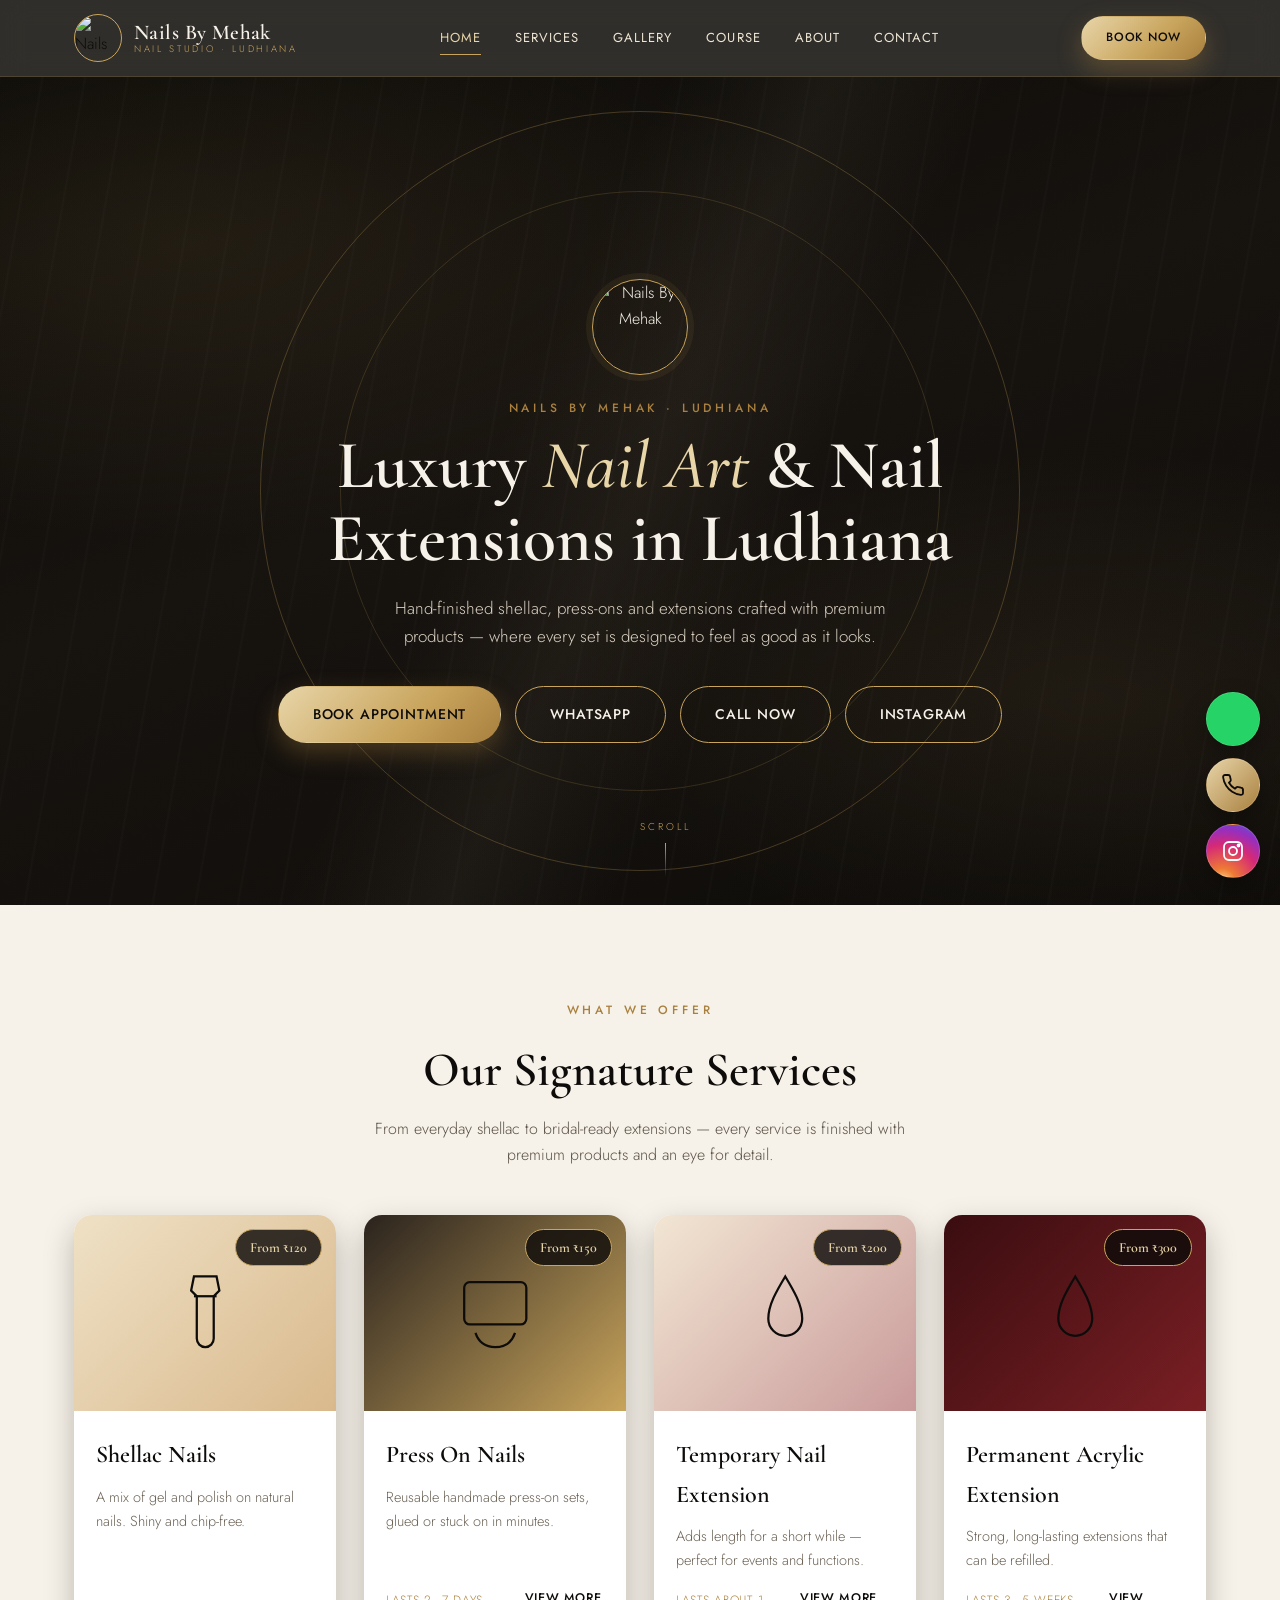
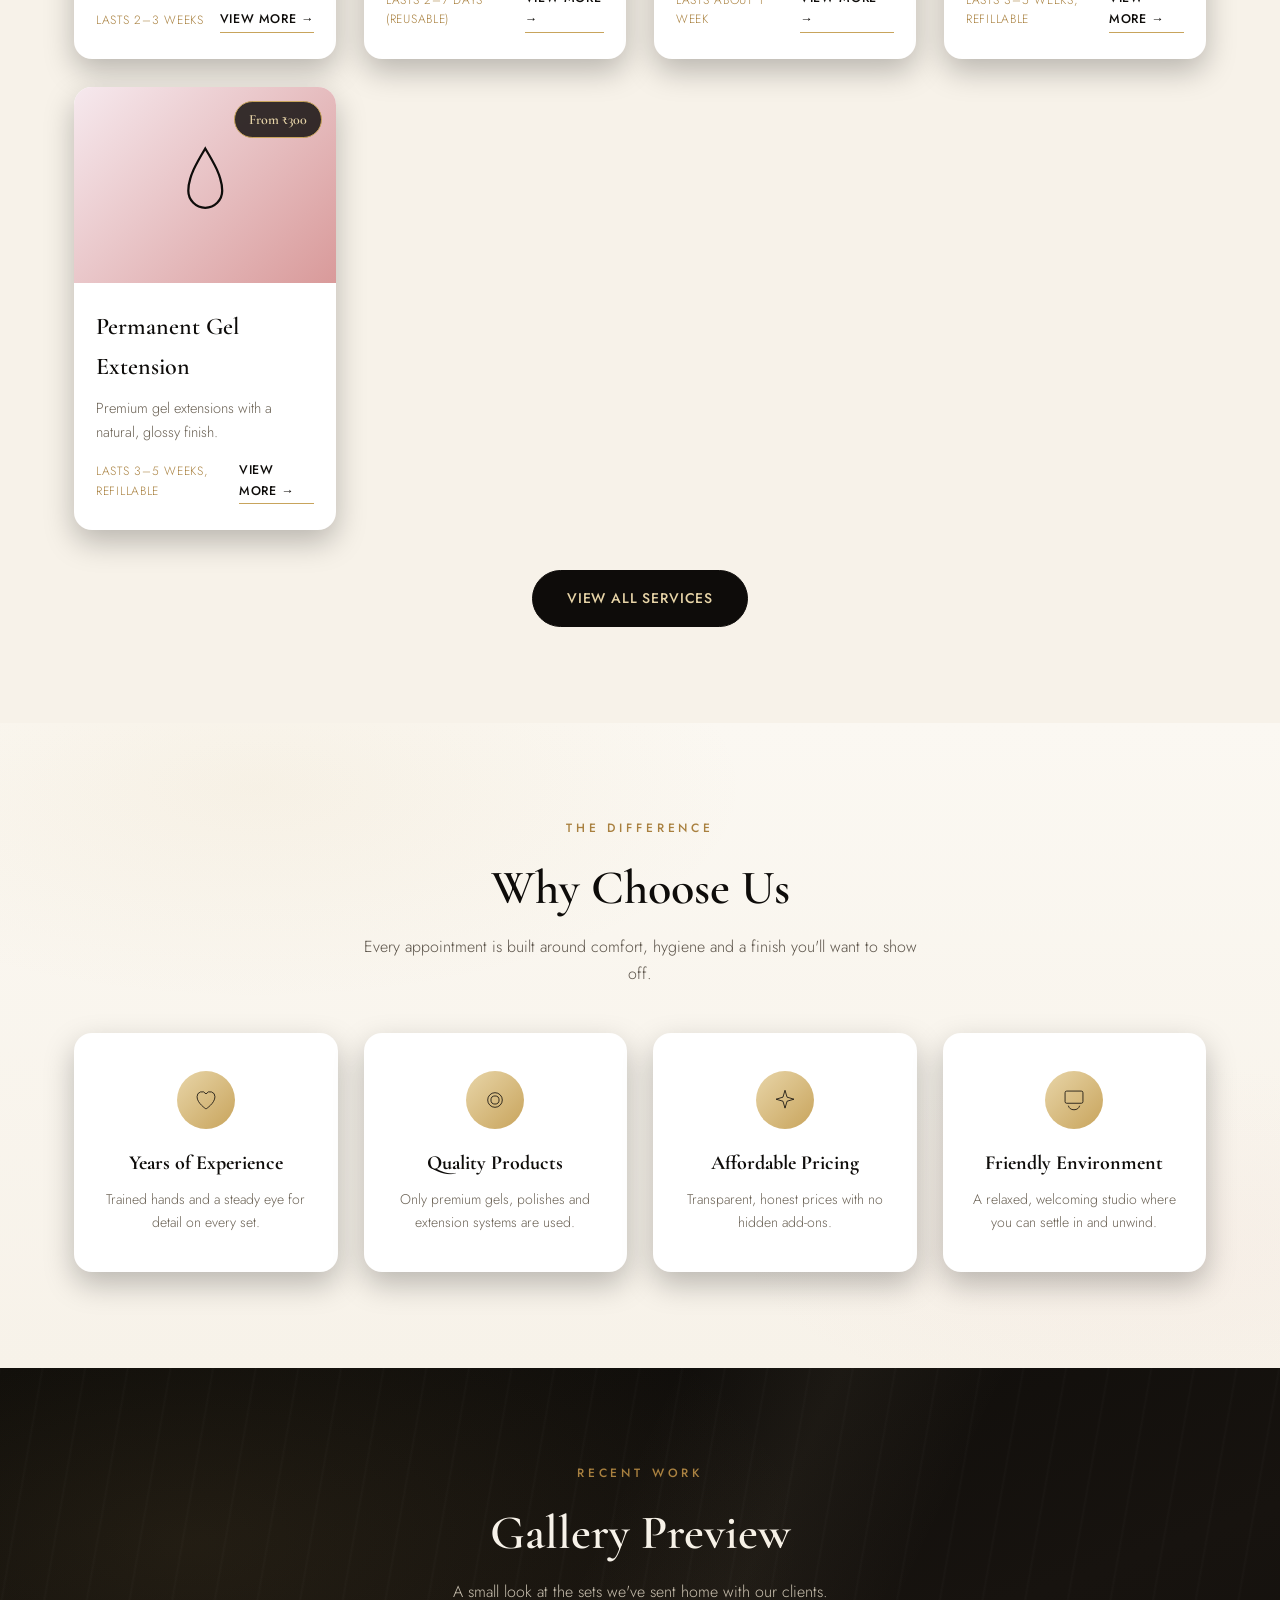
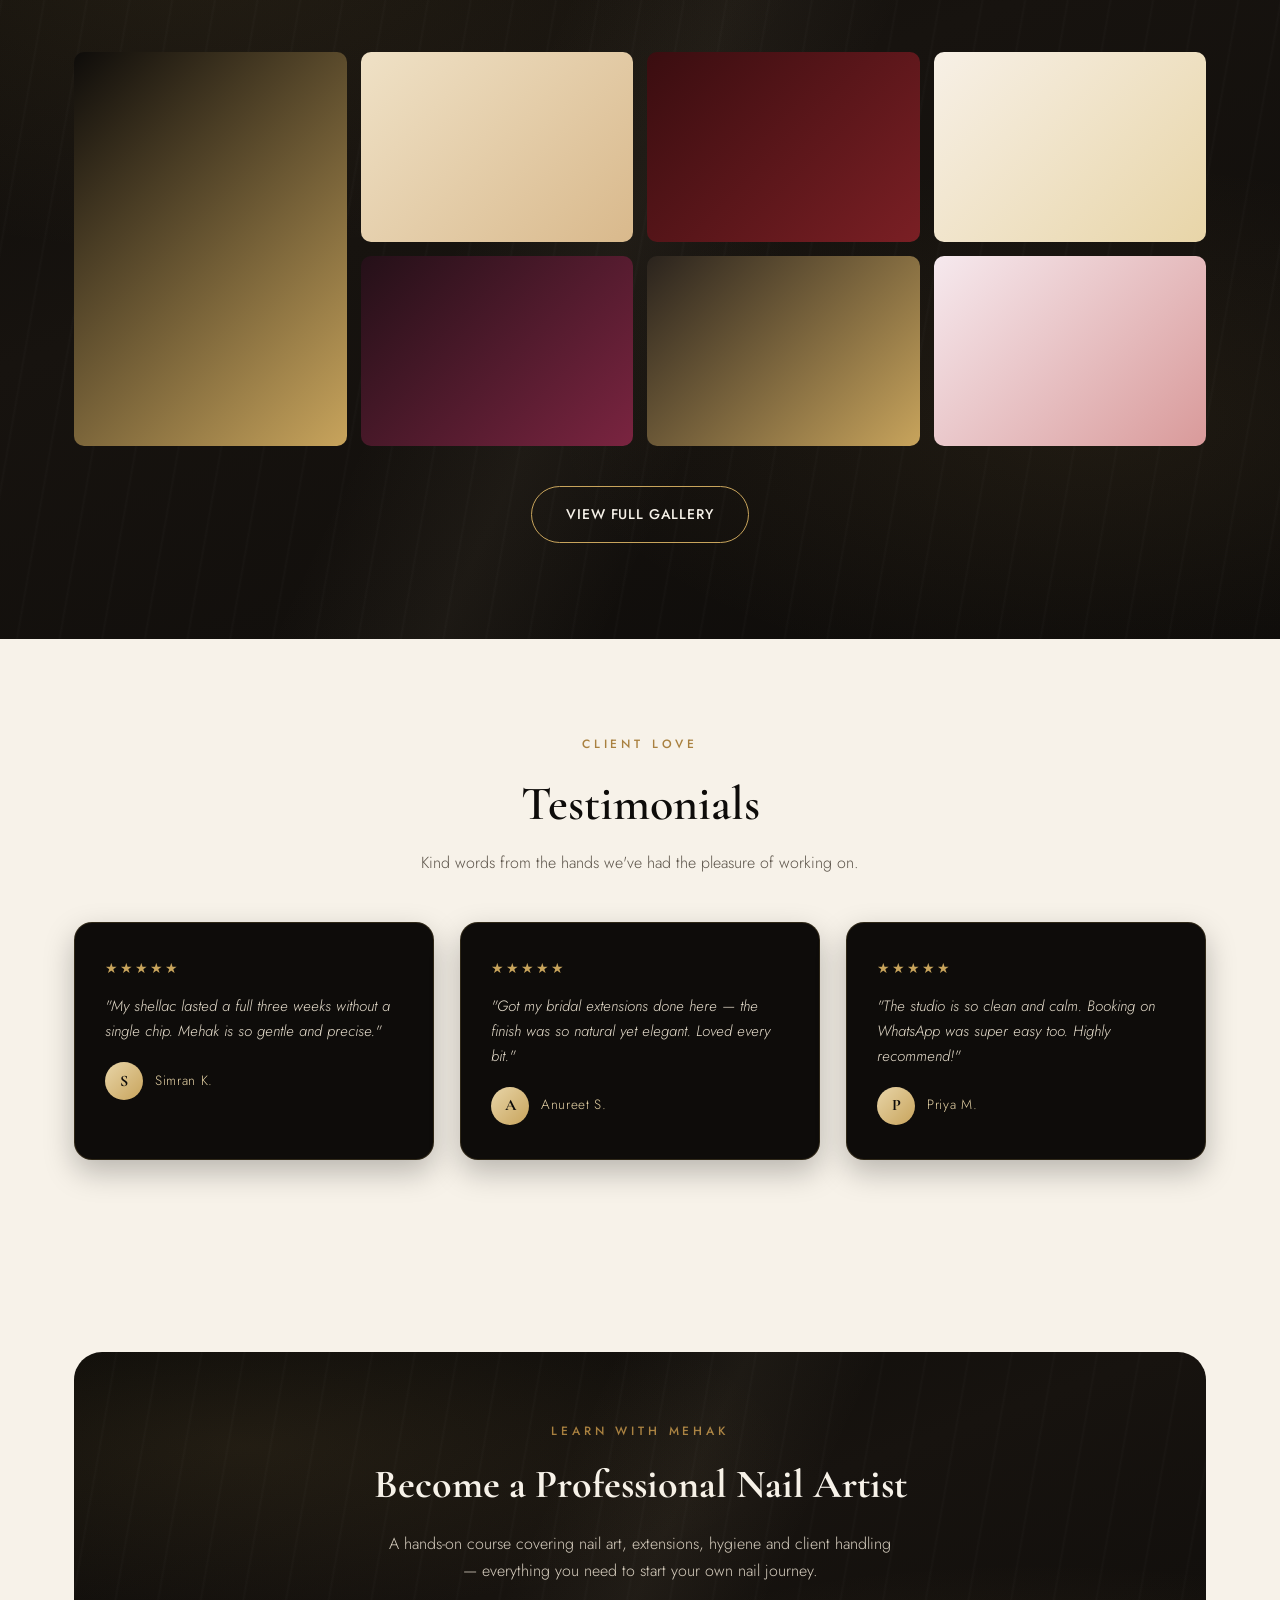
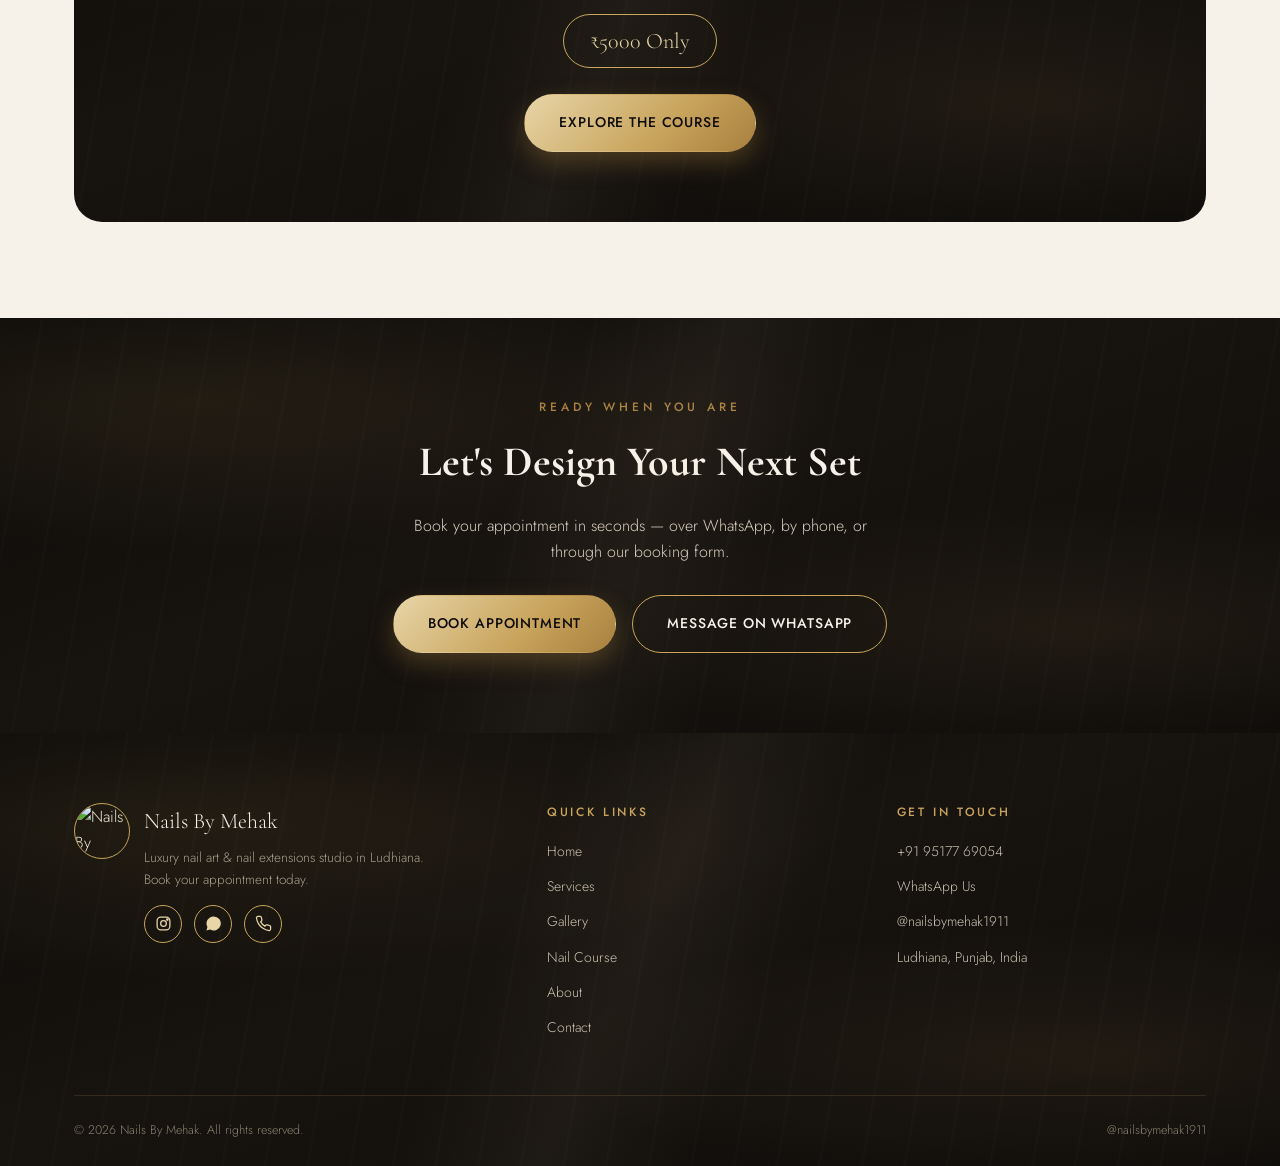
==== index.html @ 7bca028c "commit" ====
<!DOCTYPE html>
<html lang="en">
<head>
<meta charset="UTF-8">
<meta name="viewport" content="width=device-width, initial-scale=1.0">
<title>Nails By Mehak | Luxury Nail Art & Extensions in Ludhiana</title>
<meta name="description" content="Nails By Mehak is a luxury nail studio in Ludhiana offering shellac, press-on, acrylic & gel extensions, bridal and party nail art. Book your appointment today.">
<meta name="keywords" content="nail salon Ludhiana, nail art, shellac nails, acrylic extension, gel extension, press on nails, bridal nails Ludhiana, nail artist Ludhiana">
<link rel="canonical" href="https://nailsbymehak1911.example.com/index.html">
<link rel="icon" type="image/png" href="assets/favicon.png">
<link rel="apple-touch-icon" href="assets/favicon.png">

<!-- Open Graph -->
<meta property="og:type" content="website">
<meta property="og:title" content="Nails By Mehak | Luxury Nail Art & Extensions in Ludhiana">
<meta property="og:description" content="Luxury nail art, shellac, extensions, press-ons and bridal nails in Ludhiana. Book on WhatsApp today.">
<meta property="og:image" content="images/logo.png">
<meta property="og:url" content="https://nailsbymehak1911.example.com/index.html">
<meta name="twitter:card" content="summary_large_image">

<link rel="stylesheet" href="style.css">
<script type="application/ld+json">
{
  "@context": "https://schema.org",
  "@type": "NailSalon",
  "name": "Nails By Mehak",
  "image": "images/logo.png",
  "telephone": "+919517769054",
  "priceRange": "₹120 - ₹600",
  "address": { "@type": "PostalAddress", "addressLocality": "Ludhiana", "addressRegion": "Punjab", "addressCountry": "IN" },
  "sameAs": ["https://instagram.com/nailsbymehak1911"]
}
</script>
</head>
<body>

<header class="site-header">
  <div class="nav-wrap">
    <a href="index.html" class="brand">
      <img src="images/logo.png" alt="Nails By Mehak logo">
      <span class="brand-text"><span class="name">Nails By Mehak</span><span class="tag">Nail Studio · Ludhiana</span></span>
    </a>
    <nav class="nav-links">
      <a href="index.html" data-page="index.html">Home</a>
      <a href="services.html" data-page="services.html">Services</a>
      <a href="gallery.html" data-page="gallery.html">Gallery</a>
      <a href="course.html" data-page="course.html">Course</a>
      <a href="about.html" data-page="about.html">About</a>
      <a href="contact.html" data-page="contact.html">Contact</a>
    </nav>
    <div class="nav-cta">
      <a href="contact.html#appointment" class="btn btn-gold">Book Now</a>
    </div>
    <button class="nav-toggle" aria-label="Toggle menu"><span></span><span></span><span></span></button>
  </div>
</header>

<main>
  <!-- HERO -->
  <section class="hero marble-dark">
    <div class="hero-ring"></div>
    <div class="hero-ring small"></div>
    <div class="hero-content">
      <img src="images/logo.png" alt="Nails By Mehak" class="hero-logo">
      <span class="eyebrow hero-eyebrow">Nails By Mehak · Ludhiana</span>
      <h1>Luxury <em>Nail Art</em> &amp; Nail Extensions in Ludhiana</h1>
      <p>Hand-finished shellac, press-ons and extensions crafted with premium products — where every set is designed to feel as good as it looks.</p>
      <div class="hero-actions">
        <a href="contact.html#appointment" class="btn btn-gold">Book Appointment</a>
        <a href="https://wa.me/919517769054?text=Hello%20Mehak%2C%20I%27d%20like%20to%20book%20an%20appointment." target="_blank" rel="noopener" class="btn btn-outline">WhatsApp</a>
        <a href="tel:+919517769054" class="btn btn-outline">Call Now</a>
        <a href="https://instagram.com/nailsbymehak1911" target="_blank" rel="noopener" class="btn btn-outline">Instagram</a>
      </div>
    </div>
    <div class="hero-scroll"><span>Scroll</span><span class="line"></span></div>
  </section>

  <!-- SERVICES PREVIEW -->
  <section id="services">
    <div class="container">
      <span class="eyebrow">What We Offer</span>
      <h2 class="section-title">Our Signature Services</h2>
      <p class="section-sub">From everyday shellac to bridal-ready extensions — every service is finished with premium products and an eye for detail.</p>
      <div class="grid-services" id="home-services-grid"></div>
      <div class="text-center mt-40">
        <a href="services.html" class="btn btn-dark">View All Services</a>
      </div>
    </div>
  </section>

  <!-- WHY CHOOSE US -->
  <section class="marble-light">
    <div class="container">
      <span class="eyebrow">The Difference</span>
      <h2 class="section-title">Why Choose Us</h2>
      <p class="section-sub">Every appointment is built around comfort, hygiene and a finish you'll want to show off.</p>
      <div class="grid-why reveal-stagger">
        <div class="why-item">
          <div class="icon"><svg width="26" height="26" viewBox="0 0 64 64" fill="none" stroke="currentColor" stroke-width="2"><path d="M32 54S10 40 10 24a12 12 0 0122-7 12 12 0 0122 7c0 16-22 30-22 30z"/></svg></div>
          <h4>Years of Experience</h4>
          <p>Trained hands and a steady eye for detail on every set.</p>
        </div>
        <div class="why-item">
          <div class="icon"><svg width="26" height="26" viewBox="0 0 64 64" fill="none" stroke="currentColor" stroke-width="2"><circle cx="32" cy="32" r="18"/><circle cx="32" cy="32" r="10"/></svg></div>
          <h4>Quality Products</h4>
          <p>Only premium gels, polishes and extension systems are used.</p>
        </div>
        <div class="why-item">
          <div class="icon"><svg width="26" height="26" viewBox="0 0 64 64" fill="none" stroke="currentColor" stroke-width="2"><path d="M32 8l5 17 17 5-17 5-5 17-5-17-17-5 17-5z"/></svg></div>
          <h4>Affordable Pricing</h4>
          <p>Transparent, honest prices with no hidden add-ons.</p>
        </div>
        <div class="why-item">
          <div class="icon"><svg width="26" height="26" viewBox="0 0 64 64" fill="none" stroke="currentColor" stroke-width="2"><rect x="10" y="10" width="44" height="30" rx="4"/><path d="M18 46c2 6 6 10 14 10s12-4 14-10"/></svg></div>
          <h4>Friendly Environment</h4>
          <p>A relaxed, welcoming studio where you can settle in and unwind.</p>
        </div>
      </div>
    </div>
  </section>

  <!-- GALLERY PREVIEW -->
  <section class="marble-dark" style="color:#f7f2e9">
    <div class="container">
      <span class="eyebrow">Recent Work</span>
      <h2 class="section-title" style="color:#f7f2e9">Gallery Preview</h2>
      <p class="section-sub" style="color:#c9c0b0">A small look at the sets we've sent home with our clients.</p>
      <div class="grid-gallery reveal-stagger">
        <div class="gallery-tile tall"><div class="ph ph-luxury"></div><div class="label">Gold Chrome Luxe</div></div>
        <div class="gallery-tile"><div class="ph ph-shellac"></div><div class="label">Soft Nude Shellac</div></div>
        <div class="gallery-tile"><div class="ph ph-acrylic"></div><div class="label">Ruby Red Acrylic</div></div>
        <div class="gallery-tile"><div class="ph ph-bridal"></div><div class="label">Ivory Bridal Set</div></div>
        <div class="gallery-tile"><div class="ph ph-party"></div><div class="label">Wine Party Glam</div></div>
        <div class="gallery-tile"><div class="ph ph-pressOn"></div><div class="label">Cherry Press-On</div></div>
        <div class="gallery-tile"><div class="ph ph-gel"></div><div class="label">Glossy Gel Almond</div></div>
      </div>
      <div class="text-center mt-40">
        <a href="gallery.html" class="btn btn-outline">View Full Gallery</a>
      </div>
    </div>
  </section>

  <!-- TESTIMONIALS -->
  <section>
    <div class="container">
      <span class="eyebrow">Client Love</span>
      <h2 class="section-title">Testimonials</h2>
      <p class="section-sub">Kind words from the hands we've had the pleasure of working on.</p>
      <div class="testi-track reveal-stagger">
        <div class="testi-card">
          <div class="stars">★★★★★</div>
          <p>"My shellac lasted a full three weeks without a single chip. Mehak is so gentle and precise."</p>
          <div class="who"><div class="avatar">S</div><div class="name">Simran K.</div></div>
        </div>
        <div class="testi-card">
          <div class="stars">★★★★★</div>
          <p>"Got my bridal extensions done here — the finish was so natural yet elegant. Loved every bit."</p>
          <div class="who"><div class="avatar">A</div><div class="name">Anureet S.</div></div>
        </div>
        <div class="testi-card">
          <div class="stars">★★★★★</div>
          <p>"The studio is so clean and calm. Booking on WhatsApp was super easy too. Highly recommend!"</p>
          <div class="who"><div class="avatar">P</div><div class="name">Priya M.</div></div>
        </div>
      </div>
    </div>
  </section>

  <!-- COURSE BANNER -->
  <section>
    <div class="container">
      <div class="course-banner marble-dark reveal">
        <span class="eyebrow">Learn With Mehak</span>
        <h3>Become a Professional Nail Artist</h3>
        <p>A hands-on course covering nail art, extensions, hygiene and client handling — everything you need to start your own nail journey.</p>
        <div class="course-fee">₹5000 Only</div><br>
        <a href="course.html" class="btn btn-gold">Explore The Course</a>
      </div>
    </div>
  </section>

  <!-- CTA -->
  <section class="cta-band marble-dark">
    <div class="container">
      <span class="eyebrow">Ready When You Are</span>
      <h3>Let's Design Your Next Set</h3>
      <p>Book your appointment in seconds — over WhatsApp, by phone, or through our booking form.</p>
      <div class="cta-actions">
        <a href="contact.html#appointment" class="btn btn-gold">Book Appointment</a>
        <a href="https://wa.me/919517769054" target="_blank" rel="noopener" class="btn btn-outline">Message on WhatsApp</a>
      </div>
    </div>
  </section>
</main>

<footer class="site-footer marble-dark">
  <div class="container">
    <div class="footer-grid">
      <div class="footer-brand">
        <img src="images/logo.png" alt="Nails By Mehak logo">
        <div>
          <div class="name">Nails By Mehak</div>
          <p>Luxury nail art & nail extensions studio in Ludhiana. Book your appointment today.</p>
          <div class="footer-social">
            <a href="https://instagram.com/nailsbymehak1911" target="_blank" rel="noopener" aria-label="Instagram"><svg width="17" height="17" viewBox="0 0 24 24" fill="none" stroke="currentColor" stroke-width="1.8"><rect x="3" y="3" width="18" height="18" rx="5"/><circle cx="12" cy="12" r="4"/><circle cx="17.5" cy="6.5" r="1"/></svg></a>
            <a href="https://wa.me/919517769054" target="_blank" rel="noopener" aria-label="WhatsApp"><svg width="17" height="17" viewBox="0 0 24 24" fill="currentColor"><path d="M17.5 14.4c-.3-.1-1.7-.8-2-.9-.3-.1-.5-.1-.6.1-.2.3-.7.9-.9 1-.2.2-.3.2-.6.1-.3-.1-1.2-.4-2.3-1.4-.9-.8-1.4-1.7-1.6-2-.2-.3 0-.5.1-.6.1-.1.3-.3.4-.5.1-.1.2-.3.3-.4.1-.2 0-.4 0-.5 0-.1-.6-1.5-.8-2-.2-.5-.4-.4-.6-.4h-.5c-.2 0-.5.1-.7.3-.2.3-.9.9-.9 2.1 0 1.2.9 2.4 1 2.6.1.2 1.8 2.8 4.4 3.8.6.3 1.1.4 1.5.5.6.2 1.2.2 1.6.1.5-.1 1.7-.7 1.9-1.3.2-.6.2-1.1.2-1.2-.1-.1-.3-.2-.6-.3zM12 2a10 10 0 00-8.6 15L2 22l5.2-1.4A10 10 0 1012 2z"/></svg></a>
            <a href="tel:+919517769054" aria-label="Call"><svg width="17" height="17" viewBox="0 0 24 24" fill="none" stroke="currentColor" stroke-width="1.8"><path d="M22 16.9v3a2 2 0 01-2.2 2 19.8 19.8 0 01-8.6-3.1 19.5 19.5 0 01-6-6A19.8 19.8 0 012.1 4.2 2 2 0 014.1 2h3a2 2 0 012 1.7c.1.9.3 1.8.6 2.7a2 2 0 01-.5 2.1L8 9.7a16 16 0 006 6l1.2-1.2a2 2 0 012.1-.5c.9.3 1.8.5 2.7.6a2 2 0 011.9 2.3z"/></svg></a>
          </div>
        </div>
      </div>
      <div class="footer-col">
        <h5>Quick Links</h5>
        <a href="index.html">Home</a>
        <a href="services.html">Services</a>
        <a href="gallery.html">Gallery</a>
        <a href="course.html">Nail Course</a>
        <a href="about.html">About</a>
        <a href="contact.html">Contact</a>
      </div>
      <div class="footer-col">
        <h5>Get In Touch</h5>
        <a href="tel:+919517769054">+91 95177 69054</a>
        <a href="https://wa.me/919517769054" target="_blank" rel="noopener">WhatsApp Us</a>
        <a href="https://instagram.com/nailsbymehak1911" target="_blank" rel="noopener">@nailsbymehak1911</a>
        <span style="display:block;color:#c9c0b0;font-size:14px">Ludhiana, Punjab, India</span>
      </div>
    </div>
    <div class="footer-bottom">
      <span>© <span class="footer-year"></span> Nails By Mehak. All rights reserved.</span>
      <span>@nailsbymehak1911</span>
    </div>
  </div>
</footer>

<div class="fab-stack">
  <a class="fab fab-wa fab-pulse" href="https://wa.me/919517769054?text=Hello%20Mehak%2C%20I%27d%20like%20to%20book%20an%20appointment." target="_blank" rel="noopener" aria-label="WhatsApp">
    <svg viewBox="0 0 24 24" fill="currentColor"><path d="M17.5 14.4c-.3-.1-1.7-.8-2-.9-.3-.1-.5-.1-.6.1-.2.3-.7.9-.9 1-.2.2-.3.2-.6.1-.3-.1-1.2-.4-2.3-1.4-.9-.8-1.4-1.7-1.6-2-.2-.3 0-.5.1-.6.1-.1.3-.3.4-.5.1-.1.2-.3.3-.4.1-.2 0-.4 0-.5 0-.1-.6-1.5-.8-2-.2-.5-.4-.4-.6-.4h-.5c-.2 0-.5.1-.7.3-.2.3-.9.9-.9 2.1 0 1.2.9 2.4 1 2.6.1.2 1.8 2.8 4.4 3.8.6.3 1.1.4 1.5.5.6.2 1.2.2 1.6.1.5-.1 1.7-.7 1.9-1.3.2-.6.2-1.1.2-1.2-.1-.1-.3-.2-.6-.3zM12 2a10 10 0 00-8.6 15L2 22l5.2-1.4A10 10 0 1012 2z"/></svg>
  </a>
  <a class="fab fab-call" href="tel:+919517769054" aria-label="Call Now">
    <svg viewBox="0 0 24 24" fill="none" stroke="currentColor" stroke-width="1.8"><path d="M22 16.9v3a2 2 0 01-2.2 2 19.8 19.8 0 01-8.6-3.1 19.5 19.5 0 01-6-6A19.8 19.8 0 012.1 4.2 2 2 0 014.1 2h3a2 2 0 012 1.7c.1.9.3 1.8.6 2.7a2 2 0 01-.5 2.1L8 9.7a16 16 0 006 6l1.2-1.2a2 2 0 012.1-.5c.9.3 1.8.5 2.7.6a2 2 0 011.9 2.3z"/></svg>
  </a>
  <a class="fab fab-ig" href="https://instagram.com/nailsbymehak1911" target="_blank" rel="noopener" aria-label="Instagram">
    <svg viewBox="0 0 24 24" fill="none" stroke="currentColor" stroke-width="1.8"><rect x="3" y="3" width="18" height="18" rx="5"/><circle cx="12" cy="12" r="4"/><circle cx="17.5" cy="6.5" r="1"/></svg>
  </a>
</div>

<script src="script.js"></script>
</body>
</html>
---- style.css ----
/* ==========================================================================
   NAILS BY MEHAK — Luxury Nail Studio
   Design tokens: ink #0e0c0a, charcoal #1c1815, gold #c8a45c, gold-light #e8d5a8,
   cream #f7f2e9, blush #d99a9a
   Type: 'Cormorant Garamond' (display), 'Playfair Display' italic (script accent), 'Jost' (body)
   ========================================================================== */

@import url('https://fonts.googleapis.com/css2?family=Cormorant+Garamond:ital,wght@0,400;0,500;0,600;0,700;1,500;1,600&family=Playfair+Display:ital@1&family=Jost:wght@300;400;500;600&display=swap');

:root{
  --ink:#0e0c0a;
  --ink-soft:#17130f;
  --charcoal:#1f1a16;
  --charcoal-2:#2a231d;
  --gold:#c8a45c;
  --gold-light:#e8d5a8;
  --gold-deep:#a9803f;
  --cream:#f7f2e9;
  --cream-dim:#efe6d4;
  --white:#ffffff;
  --blush:#d99a9a;
  --ink-transparent: rgba(14,12,10,.7);
  --shadow-soft: 0 20px 50px rgba(0,0,0,.35);
  --shadow-card: 0 12px 30px rgba(0,0,0,.25);
  --radius-lg: 28px;
  --radius-md: 18px;
  --radius-sm: 10px;
  --maxw: 1180px;
  --font-display: 'Cormorant Garamond', serif;
  --font-script: 'Playfair Display', serif;
  --font-body: 'Jost', sans-serif;
}

*,*::before,*::after{ box-sizing:border-box; }
html{ scroll-behavior:smooth; }
body{
  margin:0;
  background:var(--cream);
  color:var(--ink);
  font-family:var(--font-body);
  font-weight:300;
  line-height:1.65;
  -webkit-font-smoothing:antialiased;
  overflow-x:hidden;
}
img{ max-width:100%; display:block; }
a{ color:inherit; text-decoration:none; }
ul{ list-style:none; margin:0; padding:0; }
button{ font-family:inherit; cursor:pointer; }
input,select,textarea{ font-family:inherit; }
.container{ max-width:var(--maxw); margin:0 auto; padding:0 24px; }

/* prefers-reduced-motion */
@media (prefers-reduced-motion: reduce){
  *{ animation-duration:.001ms !important; animation-iteration-count:1 !important; transition-duration:.001ms !important; scroll-behavior:auto !important; }
}

/* ---------- Marble texture (CSS-generated, no images) ---------- */
.marble-dark{
  position:relative;
  background:
    radial-gradient(ellipse 80% 60% at 15% 20%, rgba(200,164,92,.10), transparent 60%),
    radial-gradient(ellipse 70% 50% at 85% 75%, rgba(200,164,92,.08), transparent 60%),
    linear-gradient(160deg, #0b0a08 0%, #17130f 45%, #0e0c0a 100%);
}
.marble-dark::before{
  content:"";
  position:absolute; inset:0;
  background-image:
    linear-gradient(115deg, transparent 40%, rgba(232,213,168,.05) 50%, transparent 60%),
    repeating-linear-gradient(100deg, rgba(255,255,255,.015) 0px, transparent 2px, transparent 40px, rgba(255,255,255,.02) 42px);
  pointer-events:none;
}
.marble-light{
  background:
    radial-gradient(ellipse 70% 60% at 20% 10%, rgba(200,164,92,.08), transparent 55%),
    radial-gradient(ellipse 60% 50% at 90% 80%, rgba(217,154,154,.06), transparent 55%),
    linear-gradient(180deg, #fbf8f2 0%, #f7f2e9 100%);
}

/* ---------- Gold ring / signature motif ---------- */
.gold-ring{
  border:1px solid var(--gold);
  border-radius:50%;
  position:relative;
}
.divider-ring{
  display:flex; align-items:center; justify-content:center; gap:14px;
  margin:0 auto 18px;
}
.divider-ring::before,.divider-ring::after{
  content:""; width:52px; height:1px; background:linear-gradient(90deg, transparent, var(--gold));
}
.divider-ring::after{ background:linear-gradient(90deg, var(--gold), transparent); }
.divider-ring .dot{ width:6px; height:6px; border-radius:50%; background:var(--gold); }

.eyebrow{
  font-family:var(--font-body);
  letter-spacing:.32em;
  text-transform:uppercase;
  font-size:12px;
  color:var(--gold-deep);
  font-weight:500;
  text-align:center;
  display:block;
  margin-bottom:10px;
}

.section-title{
  font-family:var(--font-display);
  font-weight:600;
  font-size:clamp(32px,5vw,48px);
  text-align:center;
  margin:0 0 6px;
  color:var(--ink);
}
.section-sub{
  text-align:center;
  max-width:560px;
  margin:0 auto 46px;
  color:#5b5349;
  font-size:16px;
  font-weight:300;
}
section{ padding:96px 0; }
@media (max-width:768px){ section{ padding:64px 0; } }

/* ---------- Buttons ---------- */
.btn{
  position:relative;
  overflow:hidden;
  display:inline-flex;
  align-items:center;
  justify-content:center;
  gap:10px;
  padding:16px 34px;
  border-radius:999px;
  font-family:var(--font-body);
  font-size:14px;
  letter-spacing:.06em;
  text-transform:uppercase;
  font-weight:500;
  border:1px solid transparent;
  transition:transform .35s cubic-bezier(.2,.8,.2,1), box-shadow .35s ease, background .35s ease, color .35s ease;
  white-space:nowrap;
}
.btn:active{ transform:scale(.97); }
.btn-gold{
  background:linear-gradient(135deg,var(--gold-light),var(--gold) 60%,var(--gold-deep));
  color:var(--ink);
  box-shadow:0 10px 25px rgba(169,128,63,.35);
}
.btn-gold:hover{ transform:translateY(-3px); box-shadow:0 16px 34px rgba(169,128,63,.45); }
.btn-outline{
  background:transparent;
  border-color:var(--gold);
  color:var(--cream);
}
.btn-outline:hover{ background:var(--gold); color:var(--ink); transform:translateY(-3px); }
.btn-dark{
  background:var(--ink);
  color:var(--gold-light);
  border-color:var(--ink);
}
.btn-dark:hover{ transform:translateY(-3px); box-shadow:0 14px 30px rgba(0,0,0,.35); }
.btn-sm{ padding:11px 24px; font-size:12px; }
.btn-block{ width:100%; }

.ripple{ position:absolute; border-radius:50%; background:rgba(255,255,255,.5); transform:scale(0); animation:ripple .6s linear; pointer-events:none; }
@keyframes ripple{ to{ transform:scale(3); opacity:0; } }

/* ---------- Header / Nav ---------- */
.site-header{
  position:sticky; top:0; z-index:900;
  background:rgba(14,12,10,.85);
  backdrop-filter:blur(14px) saturate(140%);
  border-bottom:1px solid rgba(200,164,92,.18);
  transition:background .3s ease;
}
.nav-wrap{
  display:flex; align-items:center; justify-content:space-between;
  padding:14px 24px;
  max-width:var(--maxw); margin:0 auto;
}
.brand{ display:flex; align-items:center; gap:12px; }
.brand img{ width:48px; height:48px; border-radius:50%; border:1px solid var(--gold); object-fit:cover; }
.brand-text{ display:flex; flex-direction:column; line-height:1.1; }
.brand-text .name{ font-family:var(--font-display); font-size:21px; color:var(--cream); letter-spacing:.02em; font-weight:600; }
.brand-text .tag{ font-family:var(--font-body); font-size:9.5px; letter-spacing:.28em; text-transform:uppercase; color:var(--gold); }

.nav-links{ display:flex; align-items:center; gap:34px; }
.nav-links a{
  font-size:13px; letter-spacing:.08em; text-transform:uppercase;
  color:var(--cream-dim); font-weight:400; position:relative; padding:6px 0;
  transition:color .25s ease;
}
.nav-links a::after{
  content:""; position:absolute; left:0; bottom:0; width:0; height:1px; background:var(--gold);
  transition:width .3s ease;
}
.nav-links a:hover, .nav-links a.active{ color:var(--gold-light); }
.nav-links a:hover::after, .nav-links a.active::after{ width:100%; }
.nav-cta{ display:flex; align-items:center; gap:14px; }
.nav-cta .btn{ padding:11px 24px; font-size:12px; }

.nav-toggle{
  display:none; flex-direction:column; gap:5px; background:none; border:none; padding:8px;
}
.nav-toggle span{ width:24px; height:1.5px; background:var(--gold-light); transition:.3s; }

@media (max-width:900px){
  .nav-links{
    position:fixed; top:76px; left:0; right:0; bottom:0;
    background:var(--ink); flex-direction:column; justify-content:flex-start;
    padding:40px 24px; gap:28px;
    transform:translateX(100%); transition:transform .4s cubic-bezier(.2,.8,.2,1);
  }
  .nav-links.open{ transform:translateX(0); }
  .nav-links a{ font-size:16px; }
  .nav-cta{ display:none; }
  .nav-toggle{ display:flex; }
}

/* ---------- Hero ---------- */
.hero{
  position:relative;
  min-height:92vh;
  display:flex; align-items:center; justify-content:center;
  text-align:center;
  color:var(--cream);
  padding:140px 24px 100px;
  overflow:hidden;
}
.hero-ring{
  position:absolute;
  width:min(760px,120vw); height:min(760px,120vw);
  border:1px solid rgba(200,164,92,.28);
  border-radius:50%;
  top:50%; left:50%; transform:translate(-50%,-50%);
  animation:spin-slow 60s linear infinite;
}
.hero-ring.small{ width:min(600px,95vw); height:min(600px,95vw); border-color:rgba(200,164,92,.18); animation-duration:80s; animation-direction:reverse; }
@keyframes spin-slow{ to{ transform:translate(-50%,-50%) rotate(360deg); } }

.hero-content{ position:relative; z-index:2; max-width:760px; }
.hero-logo{
  width:96px; height:96px; border-radius:50%; border:1px solid var(--gold);
  margin:0 auto 24px; object-fit:cover;
  box-shadow:0 0 0 6px rgba(200,164,92,.08);
  animation:fadeUp .9s ease both;
}
.hero-eyebrow{ animation:fadeUp .9s ease .1s both; }
.hero h1{
  font-family:var(--font-display);
  font-weight:600;
  font-size:clamp(38px,6.4vw,68px);
  line-height:1.08;
  margin:6px 0 18px;
  animation:fadeUp .9s ease .2s both;
}
.hero h1 em{ font-style:italic; color:var(--gold-light); font-weight:500; }
.hero p{
  font-size:17px; color:#d8cfc0; max-width:520px; margin:0 auto 36px;
  animation:fadeUp .9s ease .32s both;
}
.hero-actions{
  display:flex; flex-wrap:wrap; gap:14px; justify-content:center;
  animation:fadeUp .9s ease .44s both;
}
@keyframes fadeUp{ from{ opacity:0; transform:translateY(22px);} to{ opacity:1; transform:translateY(0);} }

.hero-scroll{
  position:absolute; bottom:28px; left:50%; transform:translateX(-50%);
  display:flex; flex-direction:column; align-items:center; gap:8px; color:var(--gold);
  font-size:10px; letter-spacing:.3em; text-transform:uppercase;
  animation:fadeUp .9s ease .55s both;
}
.hero-scroll .line{ width:1px; height:34px; background:linear-gradient(var(--gold), transparent); animation:pulse-line 2s ease-in-out infinite; }
@keyframes pulse-line{ 0%,100%{ opacity:.3;} 50%{ opacity:1;} }

/* ---------- Reveal on scroll ---------- */
.reveal{ opacity:0; transform:translateY(28px); transition:opacity .8s ease, transform .8s cubic-bezier(.2,.8,.2,1); }
.reveal.in{ opacity:1; transform:translateY(0); }
.reveal-stagger > *{ opacity:0; transform:translateY(24px); transition:opacity .7s ease, transform .7s cubic-bezier(.2,.8,.2,1); }
.reveal-stagger.in > *{ opacity:1; transform:translateY(0); }
.reveal-stagger.in > *:nth-child(1){ transition-delay:.05s; }
.reveal-stagger.in > *:nth-child(2){ transition-delay:.15s; }
.reveal-stagger.in > *:nth-child(3){ transition-delay:.25s; }
.reveal-stagger.in > *:nth-child(4){ transition-delay:.35s; }
.reveal-stagger.in > *:nth-child(5){ transition-delay:.45s; }

/* ---------- Service cards ---------- */
.grid-services{
  display:grid; grid-template-columns:repeat(auto-fit,minmax(260px,1fr)); gap:28px;
}
.card{
  background:var(--white);
  border-radius:var(--radius-md);
  overflow:hidden;
  box-shadow:var(--shadow-card);
  transition:transform .45s cubic-bezier(.2,.8,.2,1), box-shadow .45s ease;
  display:flex; flex-direction:column;
}
.card:hover{ transform:translateY(-8px); box-shadow:0 24px 50px rgba(0,0,0,.22); }
.card-media{
  position:relative; aspect-ratio:4/3; overflow:hidden;
}
.card-media .ph{
  width:100%; height:100%;
  display:flex; align-items:center; justify-content:center;
  transition:transform .7s ease;
}
.card:hover .card-media .ph{ transform:scale(1.08); }
.card-media .ph svg{ width:46%; height:46%; }
.card-price-tag{
  position:absolute; top:14px; right:14px;
  background:rgba(14,12,10,.82); color:var(--gold-light);
  font-family:var(--font-display); font-weight:600; font-size:14px;
  padding:6px 14px; border-radius:999px; border:1px solid var(--gold);
}
.card-body{ padding:24px 22px 26px; display:flex; flex-direction:column; gap:10px; flex:1; }
.card-body h3{ font-family:var(--font-display); font-size:24px; font-weight:600; margin:0; }
.card-body p{ font-size:14.5px; color:#6b6255; margin:0; flex:1; }
.card-foot{ display:flex; align-items:center; justify-content:space-between; margin-top:6px; }
.card-foot .from{ font-size:12px; color:var(--gold-deep); text-transform:uppercase; letter-spacing:.06em; }
.card-link{
  display:inline-flex; align-items:center; gap:6px;
  font-size:12.5px; letter-spacing:.05em; text-transform:uppercase; color:var(--ink); font-weight:500;
  border-bottom:1px solid var(--gold); padding-bottom:2px;
  transition:gap .3s ease, color .3s ease;
}
.card-link:hover{ gap:10px; color:var(--gold-deep); }

/* Placeholder swatches (per service, distinct gradient) */
.ph-shellac{ background:linear-gradient(135deg,#efe1c6,#d9b98c); }
.ph-pressOn{ background:linear-gradient(135deg,#2a231d,#c8a45c); }
.ph-temp{ background:linear-gradient(135deg,#f2e6d3,#c99a9a); }
.ph-acrylic{ background:linear-gradient(135deg,#3a0d10,#7a1f24); }
.ph-gel{ background:linear-gradient(135deg,#f6e9ee,#d99a9a); }
.ph-course{ background:linear-gradient(135deg,#12100d,#c8a45c); }
.ph-bridal{ background:linear-gradient(135deg,#f7f0e6,#e8d5a8); }
.ph-party{ background:linear-gradient(135deg,#241018,#7a2440); }
.ph-luxury{ background:linear-gradient(135deg,#0e0c0a,#c8a45c); }

/* ---------- Why choose us ---------- */
.grid-why{ display:grid; grid-template-columns:repeat(auto-fit,minmax(220px,1fr)); gap:26px; }
.why-item{
  text-align:center; padding:38px 22px; background:var(--white); border-radius:var(--radius-md);
  box-shadow:var(--shadow-card); transition:transform .4s ease;
}
.why-item:hover{ transform:translateY(-6px); }
.why-item .icon{
  width:58px; height:58px; margin:0 auto 18px; border-radius:50%;
  display:flex; align-items:center; justify-content:center;
  background:linear-gradient(135deg,var(--gold-light),var(--gold));
  color:var(--ink);
}
.why-item h4{ font-family:var(--font-display); font-size:20px; margin:0 0 8px; }
.why-item p{ font-size:14px; color:#6b6255; margin:0; }

/* ---------- Gallery preview / grid ---------- */
.grid-gallery{ display:grid; grid-template-columns:repeat(4,1fr); grid-auto-rows:190px; gap:14px; }
.gallery-tile{
  position:relative; border-radius:var(--radius-sm); overflow:hidden; cursor:pointer;
}
.gallery-tile .ph{ width:100%; height:100%; transition:transform .6s ease; display:flex; align-items:center; justify-content:center; }
.gallery-tile:hover .ph{ transform:scale(1.1); }
.gallery-tile .label{
  position:absolute; inset:auto 0 0 0; padding:14px;
  background:linear-gradient(to top, rgba(14,12,10,.85), transparent);
  color:var(--cream); font-size:12px; letter-spacing:.08em; text-transform:uppercase;
  opacity:0; transform:translateY(8px); transition:.35s ease;
}
.gallery-tile:hover .label{ opacity:1; transform:translateY(0); }
.gallery-tile.tall{ grid-row:span 2; }
@media (max-width:900px){ .grid-gallery{ grid-template-columns:repeat(2,1fr); grid-auto-rows:160px; } }

/* ---------- Testimonials ---------- */
.testi-track{ display:grid; grid-template-columns:repeat(auto-fit,minmax(300px,1fr)); gap:26px; }
.testi-card{
  background:var(--ink); color:var(--cream-dim); border-radius:var(--radius-md);
  padding:34px 30px; box-shadow:var(--shadow-card); border:1px solid rgba(200,164,92,.18);
}
.testi-card .stars{ color:var(--gold); letter-spacing:2px; margin-bottom:14px; font-size:14px; }
.testi-card p{ font-size:15px; font-style:italic; margin:0 0 18px; color:#e6ddcc; }
.testi-card .who{ display:flex; align-items:center; gap:12px; }
.testi-card .avatar{
  width:38px; height:38px; border-radius:50%; background:linear-gradient(135deg,var(--gold-light),var(--gold));
  display:flex; align-items:center; justify-content:center; font-family:var(--font-display); font-weight:700; color:var(--ink);
}
.testi-card .name{ font-size:13.5px; letter-spacing:.05em; color:var(--gold-light); }

/* ---------- Course banner ---------- */
.course-banner{
  border-radius:var(--radius-lg); overflow:hidden; position:relative;
  padding:70px 40px; text-align:center; color:var(--cream);
}
.course-banner h3{ font-family:var(--font-display); font-size:clamp(28px,4vw,40px); margin:6px 0 14px; }
.course-banner p{ max-width:520px; margin:0 auto 30px; color:#d8cfc0; }
.course-fee{
  display:inline-block; font-family:var(--font-display); font-size:22px; color:var(--gold-light);
  border:1px solid var(--gold); border-radius:999px; padding:8px 26px; margin-bottom:26px;
}

/* ---------- CTA band ---------- */
.cta-band{
  text-align:center; padding:80px 24px; color:var(--cream);
}
.cta-band h3{ font-family:var(--font-display); font-size:clamp(28px,4.4vw,42px); margin:0 0 16px; }
.cta-band p{ color:#d8cfc0; max-width:480px; margin:0 auto 30px; }
.cta-actions{ display:flex; gap:16px; justify-content:center; flex-wrap:wrap; }

/* ---------- Footer ---------- */
.site-footer{ color:var(--cream-dim); padding:70px 0 26px; }
.footer-grid{
  display:grid; grid-template-columns:1.4fr 1fr 1fr; gap:40px; padding-bottom:44px;
  border-bottom:1px solid rgba(200,164,92,.16);
}
@media (max-width:768px){ .footer-grid{ grid-template-columns:1fr; gap:34px; } }
.footer-brand{ display:flex; gap:14px; align-items:flex-start; }
.footer-brand img{ width:56px; height:56px; border-radius:50%; border:1px solid var(--gold); }
.footer-brand .name{ font-family:var(--font-display); font-size:22px; color:var(--cream); }
.footer-brand p{ font-size:13.5px; color:#a99f8c; margin-top:8px; max-width:280px; }
.footer-col h5{ font-size:12px; letter-spacing:.22em; text-transform:uppercase; color:var(--gold); margin:0 0 18px; font-weight:500; }
.footer-col a, .footer-col li{ display:block; font-size:14px; color:#c9c0b0; margin-bottom:12px; transition:color .25s ease; }
.footer-col a:hover{ color:var(--gold-light); }
.footer-social{ display:flex; gap:12px; margin-top:6px; }
.footer-social a{
  width:38px; height:38px; border-radius:50%; border:1px solid var(--gold);
  display:flex; align-items:center; justify-content:center; color:var(--gold-light);
  transition:.3s;
}
.footer-social a:hover{ background:var(--gold); color:var(--ink); }
.footer-bottom{ padding-top:24px; display:flex; justify-content:space-between; flex-wrap:wrap; gap:10px; font-size:12.5px; color:#8a806f; }

/* ---------- Floating action buttons ---------- */
.fab-stack{ position:fixed; right:20px; bottom:22px; z-index:950; display:flex; flex-direction:column; gap:12px; }
.fab{
  width:54px; height:54px; border-radius:50%; display:flex; align-items:center; justify-content:center;
  box-shadow:0 10px 24px rgba(0,0,0,.3); border:1px solid rgba(255,255,255,.15);
  transition:transform .3s cubic-bezier(.3,.9,.3,1.3);
  color:#fff;
}
.fab:hover{ transform:scale(1.1); }
.fab-wa{ background:#25D366; }
.fab-call{ background:linear-gradient(135deg,var(--gold-light),var(--gold-deep)); color:var(--ink); }
.fab-ig{ background:radial-gradient(circle at 30% 110%, #ffdb8b 0%, #ee7a34 20%, #d62976 55%, #962fbf 78%, #4f5bd5 100%); }
.fab svg{ width:24px; height:24px; }
.fab-pulse::before{
  content:""; position:absolute; inset:0; border-radius:50%; background:inherit; animation:fab-pulse 2.4s ease-out infinite;
}
.fab{ position:relative; }
@keyframes fab-pulse{ 0%{ transform:scale(1); opacity:.6;} 100%{ transform:scale(1.9); opacity:0;} }

/* ---------- Page hero (inner pages) ---------- */
.page-hero{
  padding:150px 24px 70px; text-align:center; color:var(--cream); position:relative; overflow:hidden;
}
.page-hero h1{ font-family:var(--font-display); font-size:clamp(32px,5vw,54px); margin:8px 0 12px; }
.page-hero p{ color:#d8cfc0; max-width:520px; margin:0 auto; }
.breadcrumb{ font-size:12px; letter-spacing:.2em; text-transform:uppercase; color:var(--gold); }
.breadcrumb a{ color:var(--gold-light); }

/* ---------- Forms ---------- */
.form-card{
  background:var(--white); border-radius:var(--radius-lg); padding:44px; box-shadow:var(--shadow-soft);
}
.form-grid{ display:grid; grid-template-columns:1fr 1fr; gap:20px; }
.form-grid .full{ grid-column:1 / -1; }
@media (max-width:640px){ .form-grid{ grid-template-columns:1fr; } }
.field{ display:flex; flex-direction:column; gap:8px; }
.field label{ font-size:12px; letter-spacing:.1em; text-transform:uppercase; color:var(--gold-deep); font-weight:500; }
.field input, .field select, .field textarea{
  border:1px solid #e4dcc9; border-radius:var(--radius-sm); padding:14px 16px; font-size:15px;
  background:var(--cream); color:var(--ink); transition:border .25s ease, box-shadow .25s ease;
}
.field input:focus, .field select:focus, .field textarea:focus{
  outline:none; border-color:var(--gold); box-shadow:0 0 0 4px rgba(200,164,92,.18);
}
.field textarea{ resize:vertical; min-height:110px; }
.form-note{ font-size:12.5px; color:#8a806f; margin-top:16px; text-align:center; }

/* ---------- Service detail page ---------- */
.detail-wrap{ display:grid; grid-template-columns:1fr 1fr; gap:56px; align-items:flex-start; }
@media (max-width:900px){ .detail-wrap{ grid-template-columns:1fr; } }
.detail-media{ position:sticky; top:110px; border-radius:var(--radius-lg); overflow:hidden; aspect-ratio:4/5; box-shadow:var(--shadow-soft); }
@media (max-width:900px){ .detail-media{ position:static; aspect-ratio:16/10; } }
.detail-media .ph{ width:100%; height:100%; display:flex; align-items:center; justify-content:center; }
.detail-media .ph svg{ width:38%; height:38%; }
.detail-body h2{ font-family:var(--font-display); font-size:clamp(30px,4vw,42px); margin:6px 0 14px; }
.price-box{
  display:flex; gap:18px; margin:22px 0 26px; flex-wrap:wrap;
}
.price-pill{
  border:1px solid var(--gold); border-radius:var(--radius-md); padding:16px 24px; text-align:center; flex:1; min-width:140px;
}
.price-pill .amt{ font-family:var(--font-display); font-size:26px; font-weight:600; color:var(--gold-deep); }
.price-pill .lbl{ font-size:11px; letter-spacing:.14em; text-transform:uppercase; color:#7a705f; margin-top:4px; }
.detail-list{ margin:22px 0; }
.detail-list h4{ font-family:var(--font-display); font-size:19px; margin:0 0 12px; }
.detail-list ul li{ position:relative; padding-left:26px; margin-bottom:10px; font-size:14.5px; color:#4d473d; }
.detail-list ul li::before{ content:"✦"; position:absolute; left:0; color:var(--gold); font-size:12px; top:2px; }
.detail-actions{ display:flex; gap:14px; flex-wrap:wrap; margin-top:30px; }

/* ---------- Course page specifics ---------- */
.learn-grid{ display:grid; grid-template-columns:repeat(auto-fit,minmax(220px,1fr)); gap:22px; }
.learn-item{
  background:var(--white); border-radius:var(--radius-md); padding:26px 22px; box-shadow:var(--shadow-card);
  display:flex; gap:14px; align-items:flex-start; transition:transform .35s ease;
}
.learn-item:hover{ transform:translateY(-5px); }
.learn-item .num{ font-family:var(--font-display); font-size:26px; color:var(--gold); font-weight:600; }
.learn-item h5{ margin:0 0 4px; font-size:16px; font-family:var(--font-body); font-weight:500; }
.learn-item p{ margin:0; font-size:13.5px; color:#7a705f; }

.benefit-row{ display:grid; grid-template-columns:repeat(auto-fit,minmax(240px,1fr)); gap:20px; }
.benefit-row .b-item{ display:flex; gap:14px; align-items:flex-start; padding:20px; background:var(--white); border-radius:var(--radius-sm); box-shadow:var(--shadow-card); }
.benefit-row .b-item .ico{ color:var(--gold); font-size:20px; }

/* ---------- About page ---------- */
.about-hero{ display:grid; grid-template-columns:.9fr 1.1fr; gap:56px; align-items:center; }
@media (max-width:860px){ .about-hero{ grid-template-columns:1fr; } }
.about-portrait{ aspect-ratio:4/5; border-radius:var(--radius-lg); overflow:hidden; box-shadow:var(--shadow-soft); }
.about-portrait .ph{ width:100%; height:100%; display:flex; align-items:center; justify-content:center; }
.about-stats{ display:flex; gap:30px; margin-top:30px; flex-wrap:wrap; }
.about-stats .stat b{ font-family:var(--font-display); font-size:30px; color:var(--gold-deep); display:block; }
.about-stats .stat span{ font-size:12px; letter-spacing:.1em; text-transform:uppercase; color:#7a705f; }

/* ---------- Gallery filters ---------- */
.filter-bar{ display:flex; gap:10px; justify-content:center; flex-wrap:wrap; margin-bottom:44px; }
.filter-btn{
  padding:10px 22px; border-radius:999px; border:1px solid #ded2b3; font-size:12.5px; letter-spacing:.08em;
  text-transform:uppercase; background:transparent; color:#5b5349; transition:.3s;
}
.filter-btn:hover{ border-color:var(--gold); color:var(--gold-deep); }
.filter-btn.active{ background:var(--ink); border-color:var(--ink); color:var(--gold-light); }

/* ---------- Lightbox ---------- */
.lightbox{
  position:fixed; inset:0; background:rgba(6,5,4,.94); z-index:1200; display:none;
  align-items:center; justify-content:center; padding:30px;
}
.lightbox.open{ display:flex; }
.lightbox-inner{ max-width:640px; width:100%; aspect-ratio:4/5; border-radius:var(--radius-lg); overflow:hidden; position:relative; }
.lightbox-inner .ph{ width:100%; height:100%; display:flex; align-items:center; justify-content:center; }
.lightbox-close{
  position:absolute; top:-46px; right:0; color:var(--cream); font-size:28px; background:none; border:none;
}
@media (max-width:640px){ .lightbox-close{ top:auto; bottom:-50px; right:50%; transform:translateX(50%); } }

/* ---------- Contact grid ---------- */
.contact-grid{ display:grid; grid-template-columns:1fr 1.2fr; gap:50px; align-items:flex-start; }
@media (max-width:860px){ .contact-grid{ grid-template-columns:1fr; } }

/* ---------- Map placeholder ---------- */
.map-box{
  border-radius:var(--radius-lg); overflow:hidden; aspect-ratio:16/9; box-shadow:var(--shadow-card);
  display:flex; align-items:center; justify-content:center; color:var(--gold-light); position:relative;
  background:linear-gradient(135deg,#17130f,#2a231d);
}
.map-box .pin{ display:flex; flex-direction:column; align-items:center; gap:10px; }

/* ---------- Contact info list ---------- */
.info-list{ display:flex; flex-direction:column; gap:22px; }
.info-list .item{ display:flex; gap:16px; align-items:flex-start; }
.info-list .ico{
  width:44px; height:44px; border-radius:50%; background:linear-gradient(135deg,var(--gold-light),var(--gold));
  display:flex; align-items:center; justify-content:center; color:var(--ink); flex-shrink:0;
}
.info-list h5{ margin:0 0 4px; font-size:15px; font-weight:500; }
.info-list p{ margin:0; font-size:14px; color:#6b6255; }

/* ---------- Thank you page ---------- */
.thankyou-wrap{ text-align:center; padding:170px 24px 120px; }
.thankyou-check{
  width:100px; height:100px; border-radius:50%; margin:0 auto 30px;
  background:linear-gradient(135deg,var(--gold-light),var(--gold));
  display:flex; align-items:center; justify-content:center; color:var(--ink);
  animation:pop-in .6s cubic-bezier(.3,1.4,.4,1) both;
}
@keyframes pop-in{ from{ transform:scale(0); opacity:0;} to{ transform:scale(1); opacity:1;} }
.thankyou-wrap h1{ font-family:var(--font-display); font-size:clamp(30px,5vw,46px); margin:0 0 14px; }
.thankyou-wrap p{ color:#6b6255; max-width:440px; margin:0 auto 34px; }

/* Utility */
.text-center{ text-align:center; }
.mt-40{ margin-top:40px; }
.badge-dark{ background:var(--ink); color:var(--gold-light); }
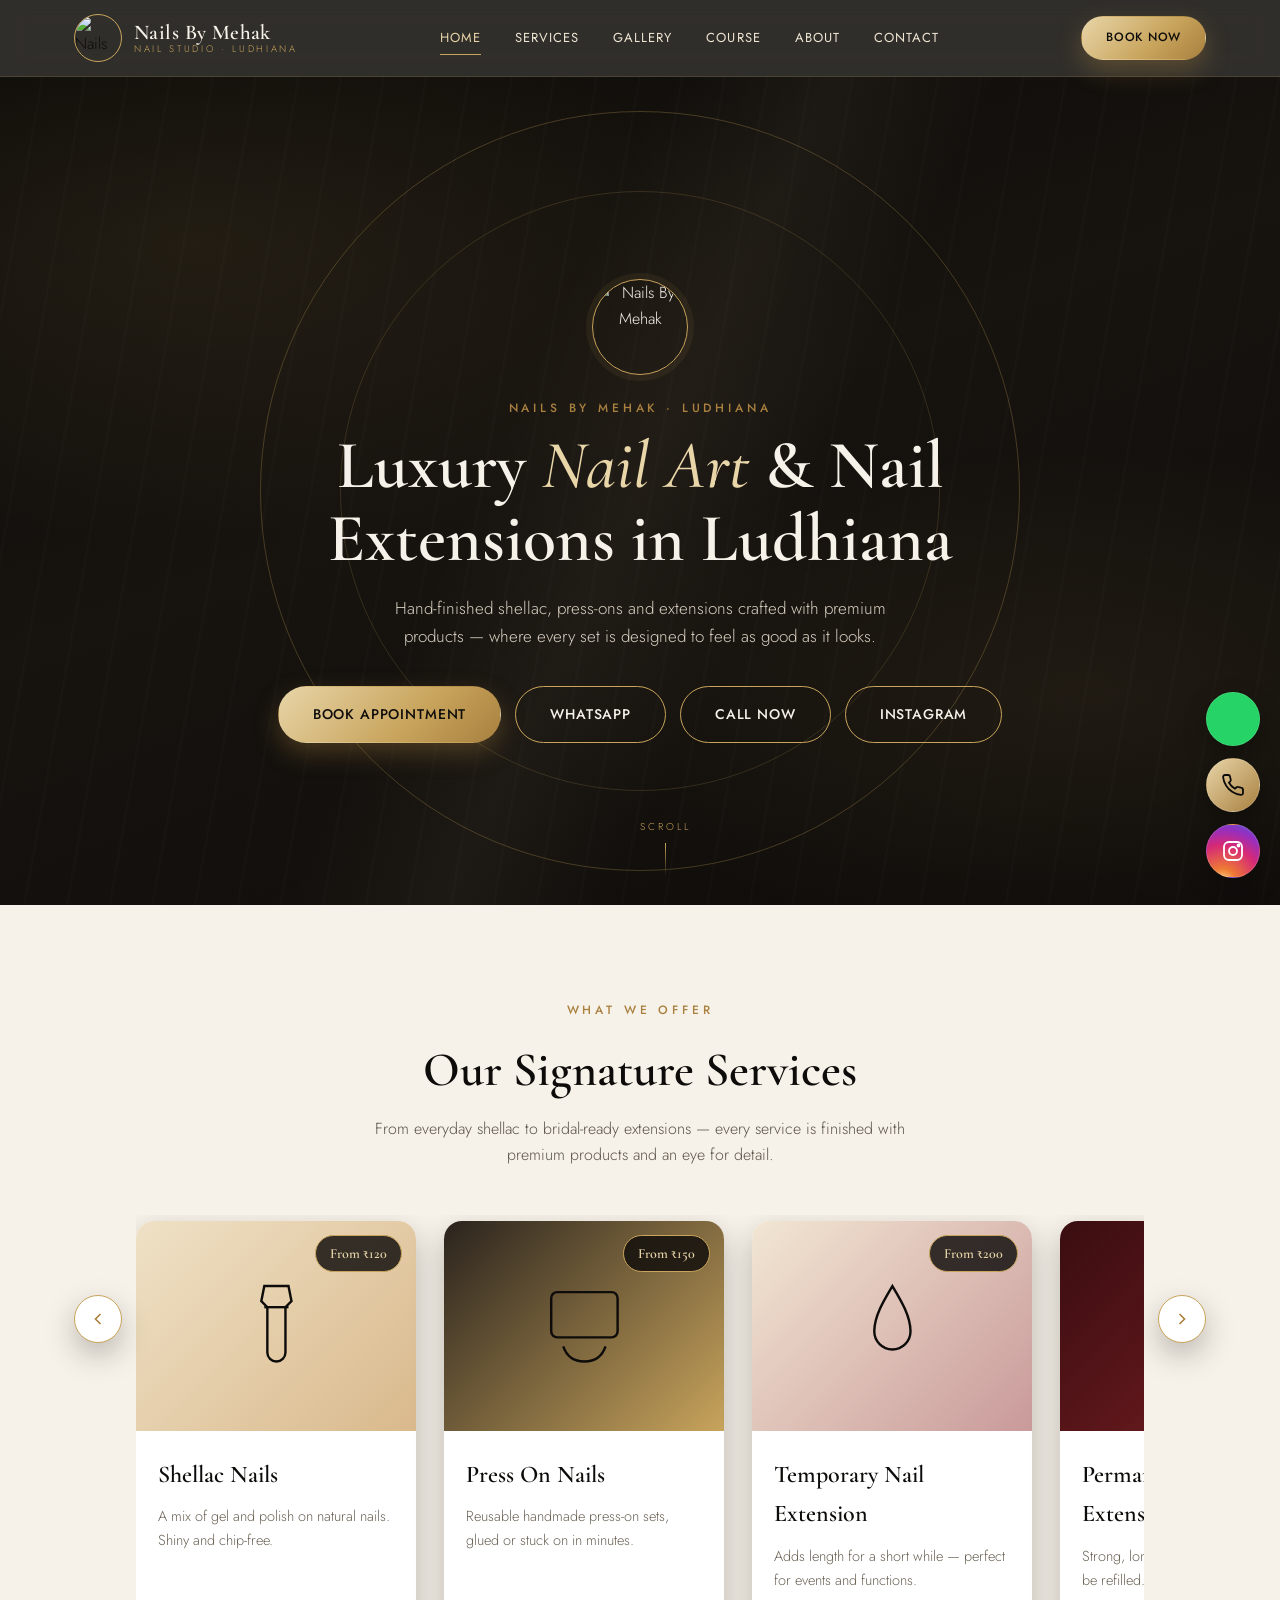
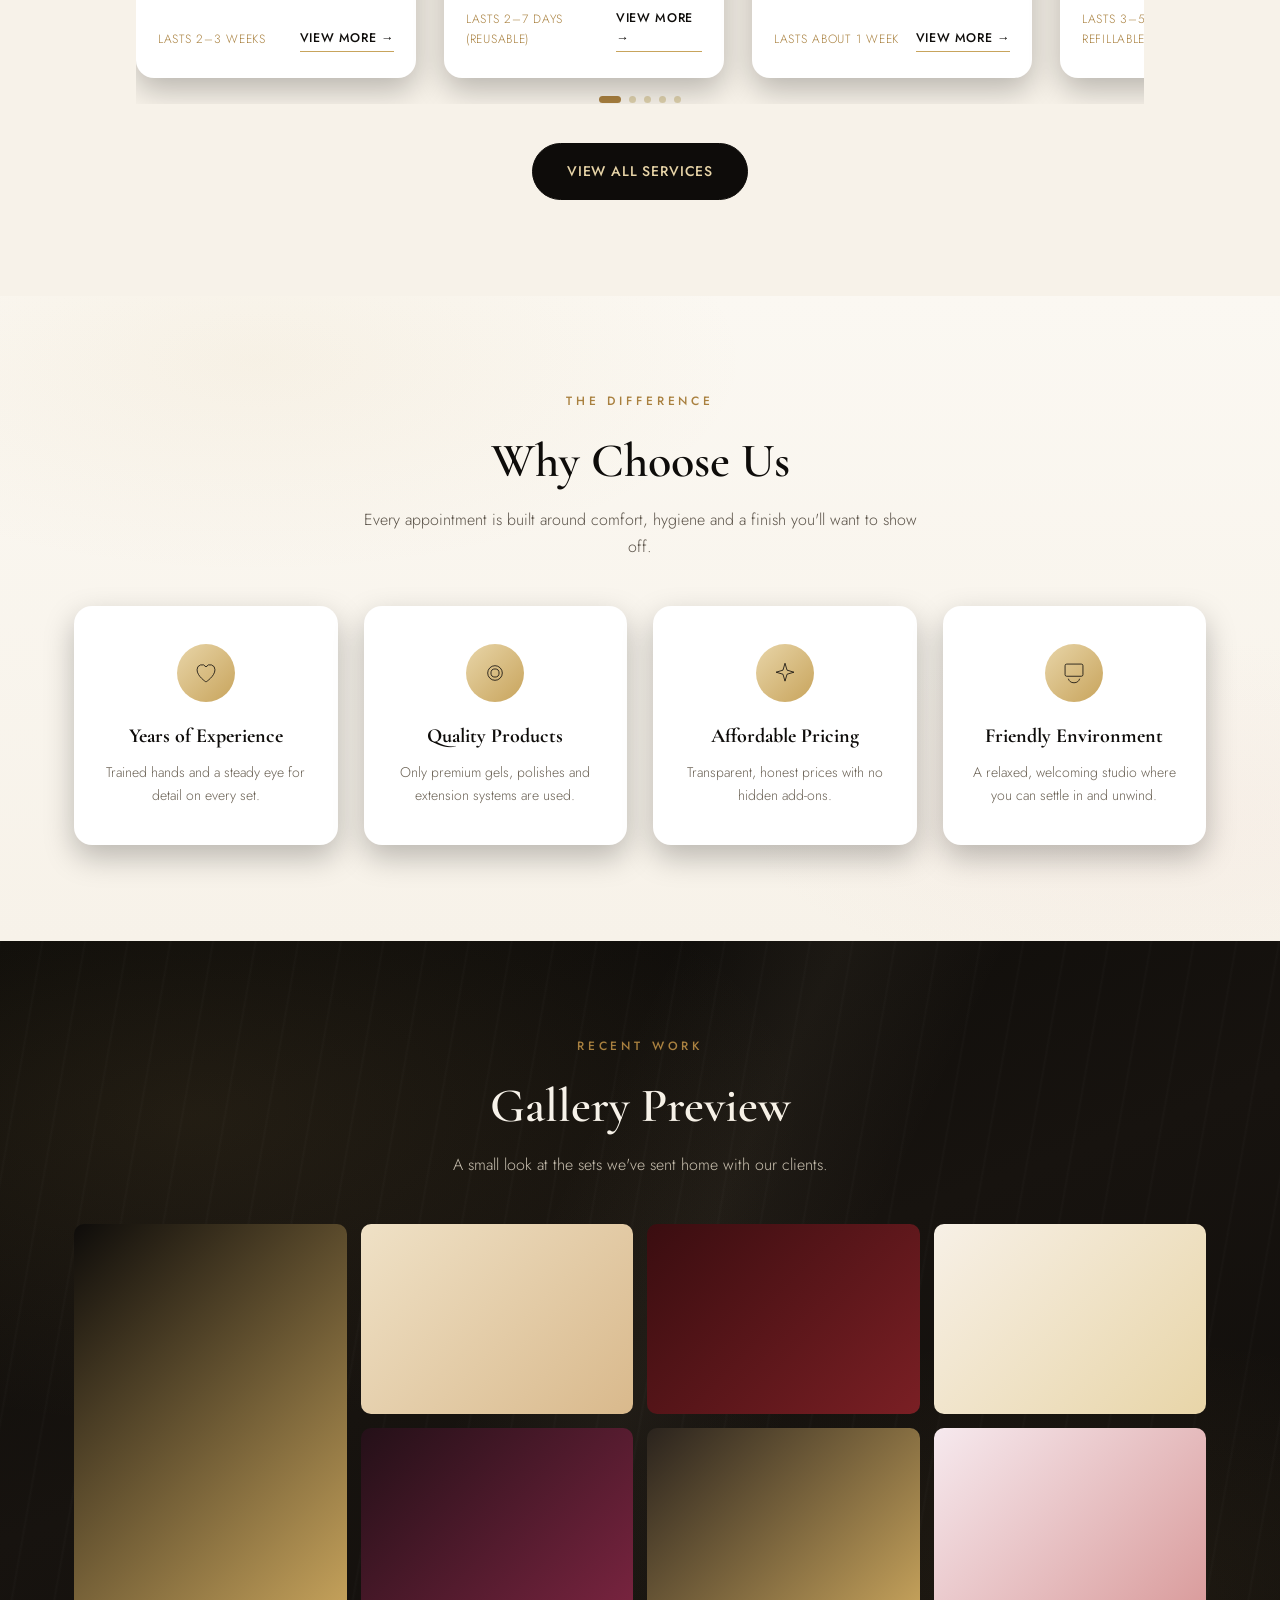
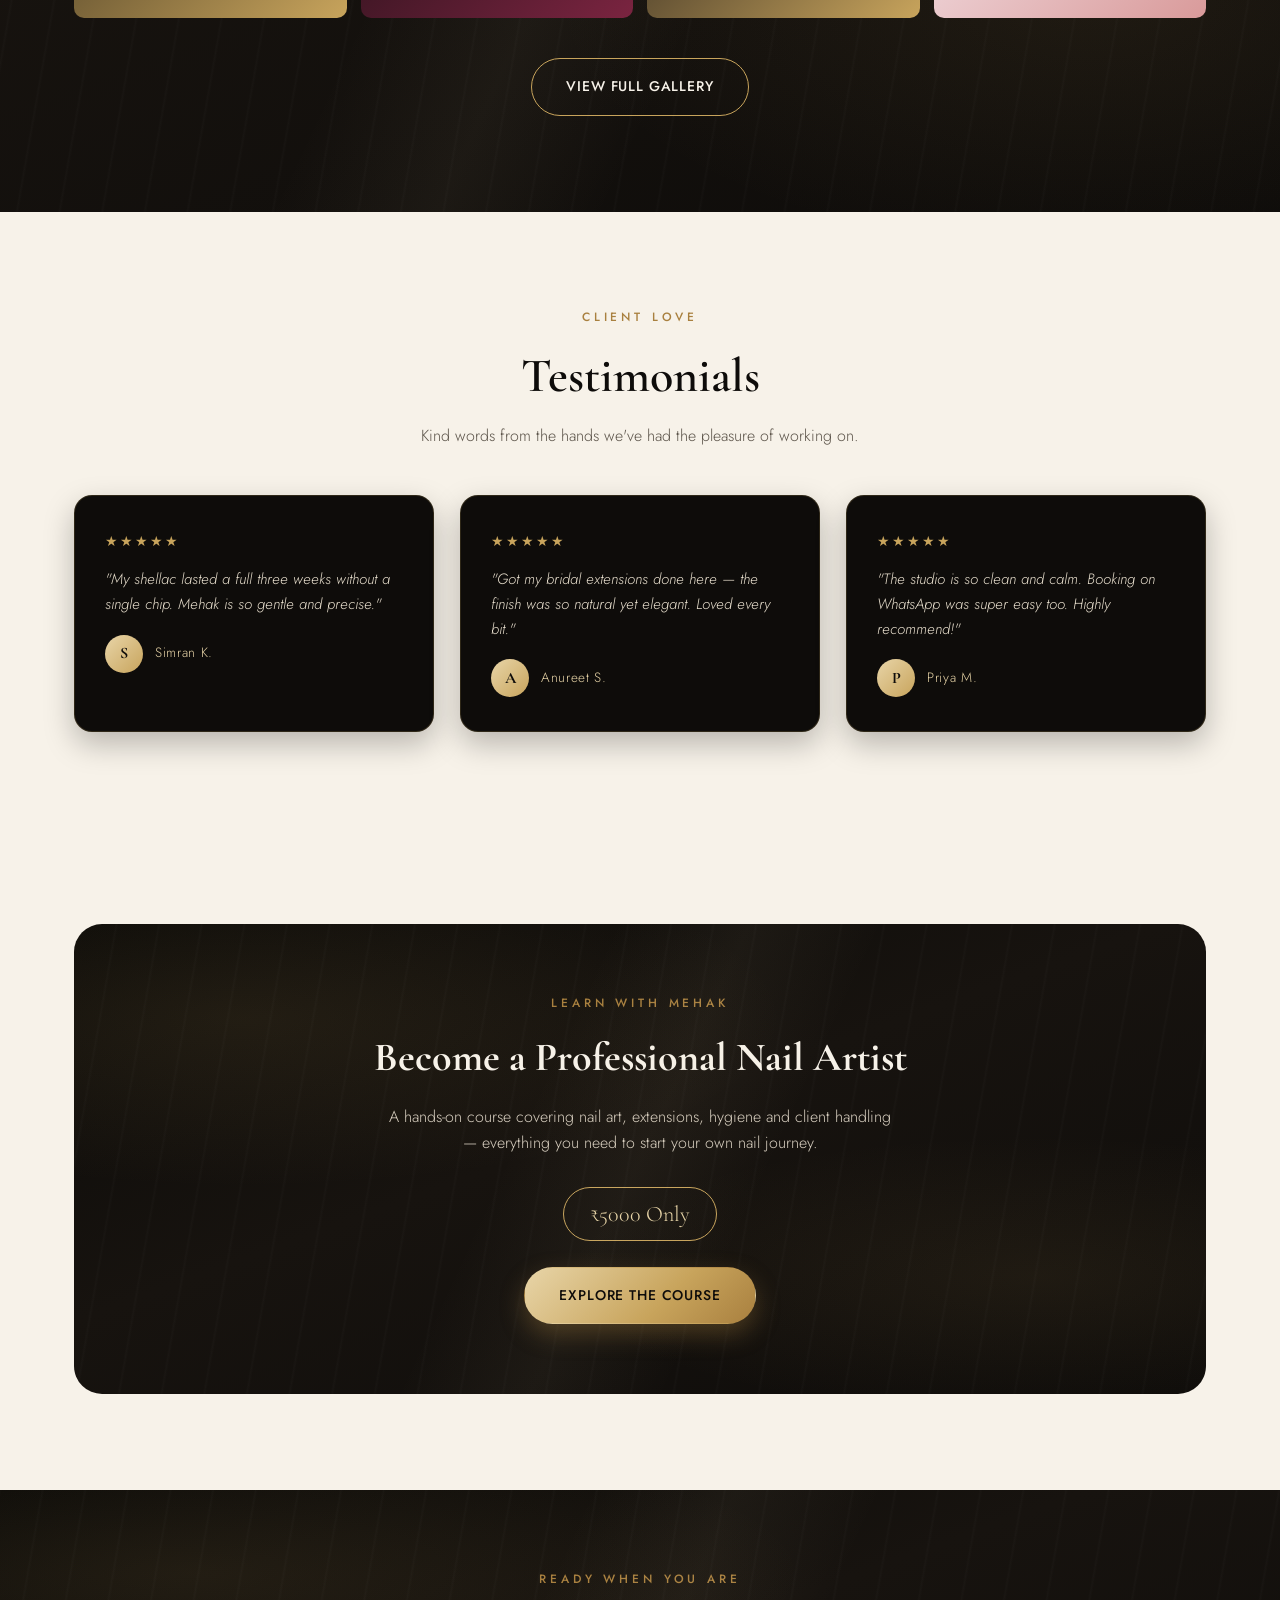
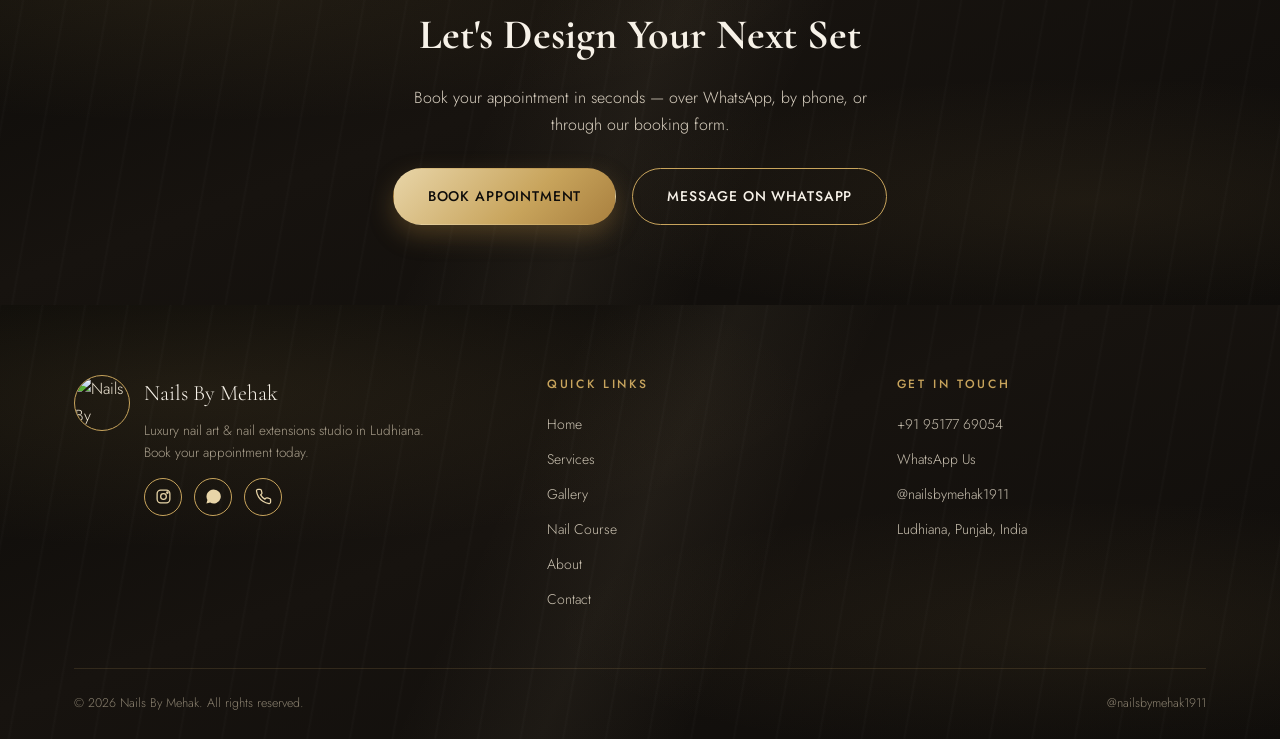
==== commit b7627d38: "commit" ====
--- a/index.html
+++ b/index.html
@@ -1,6 +1,15 @@
 <!DOCTYPE html>
 <html lang="en">
 <head>
+
+  <!-- Google Tag Manager -->
+<script>(function(w,d,s,l,i){w[l]=w[l]||[];w[l].push({'gtm.start':
+new Date().getTime(),event:'gtm.js'});var f=d.getElementsByTagName(s)[0],
+j=d.createElement(s),dl=l!='dataLayer'?'&l='+l:'';j.async=true;j.src=
+'https://www.googletagmanager.com/gtm.js?id='+i+dl;f.parentNode.insertBefore(j,f);
+})(window,document,'script','dataLayer','GTM-M97ZDQ5N');</script>
+<!-- End Google Tag Manager -->
+
 <meta charset="UTF-8">
 <meta name="viewport" content="width=device-width, initial-scale=1.0">
 <title>Nails By Mehak | Luxury Nail Art & Extensions in Ludhiana</title>
@@ -33,6 +42,11 @@
 </script>
 </head>
 <body>
+
+  <!-- Google Tag Manager (noscript) -->
+<noscript><iframe src="https://www.googletagmanager.com/ns.html?id=GTM-M97ZDQ5N"
+height="0" width="0" style="display:none;visibility:hidden"></iframe></noscript>
+<!-- End Google Tag Manager (noscript) -->
 
 <header class="site-header">
   <div class="nav-wrap">
@@ -81,7 +95,18 @@
       <span class="eyebrow">What We Offer</span>
       <h2 class="section-title">Our Signature Services</h2>
       <p class="section-sub">From everyday shellac to bridal-ready extensions — every service is finished with premium products and an eye for detail.</p>
-      <div class="grid-services" id="home-services-grid"></div>
+
+      <div class="slider-wrap">
+        <button class="slider-arrow prev" id="services-prev" aria-label="Previous services">
+          <svg viewBox="0 0 24 24" fill="none" stroke="currentColor" stroke-width="2"><path d="M15 18l-6-6 6-6"/></svg>
+        </button>
+        <div class="grid-services slider-track" id="home-services-grid"></div>
+        <button class="slider-arrow next" id="services-next" aria-label="Next services">
+          <svg viewBox="0 0 24 24" fill="none" stroke="currentColor" stroke-width="2"><path d="M9 18l6-6-6-6"/></svg>
+        </button>
+      </div>
+      <div class="slider-dots" id="services-dots"></div>
+
       <div class="text-center mt-40">
         <a href="services.html" class="btn btn-dark">View All Services</a>
       </div>
--- a/style.css
+++ b/style.css
@@ -342,6 +342,61 @@
 .ph-party{ background:linear-gradient(135deg,#241018,#7a2440); }
 .ph-luxury{ background:linear-gradient(135deg,#0e0c0a,#c8a45c); }
 
+/* ---------- Services slider ---------- */
+.slider-wrap{ position:relative; display:flex; align-items:flex-start; gap:14px; }
+.slider-track{
+  display:flex;
+  flex-wrap:nowrap;
+  gap:28px;
+  overflow-x:auto;
+  scroll-snap-type:x mandatory;
+  scroll-behavior:smooth;
+  padding:6px 2px 26px;
+  -ms-overflow-style:none;
+  scrollbar-width:none;
+}
+.slider-track::-webkit-scrollbar{ display:none; }
+.slider-track .card{
+  flex:0 0 auto;
+  width:280px;
+  scroll-snap-align:start;
+}
+
+.slider-arrow{
+  flex:0 0 auto;
+  width:48px; height:48px; border-radius:50%;
+  border:1px solid var(--gold);
+  background:var(--white);
+  color:var(--gold-deep);
+  display:flex; align-items:center; justify-content:center;
+  box-shadow:var(--shadow-card);
+  transition:transform .3s ease, background .3s ease, color .3s ease, opacity .3s ease;
+  z-index:2;
+  margin-top:80px; /* visually centers on the card image, not the whole card */
+}
+.slider-arrow svg{ width:20px; height:20px; }
+.slider-arrow:hover{ background:var(--gold); color:var(--ink); transform:scale(1.08); }
+.slider-arrow:active{ transform:scale(.95); }
+.slider-arrow[disabled]{ opacity:.35; pointer-events:none; }
+
+@media (max-width:560px){
+  .slider-wrap{ gap:8px; }
+  .slider-track{ gap:16px; padding:4px 2px 22px; }
+  .slider-track .card{ width:208px; }
+  .slider-track .card-body{ padding:16px 14px 18px; gap:6px; }
+  .slider-track .card-body h3{ font-size:18px; }
+  .slider-track .card-body p{ font-size:12.5px; }
+  .slider-arrow{ width:34px; height:34px; margin-top:60px; }
+  .slider-arrow svg{ width:14px; height:14px; }
+}
+
+.slider-dots{ display:flex; justify-content:center; gap:8px; margin:-8px 0 8px; }
+.slider-dots .dot{
+  width:7px; height:7px; border-radius:50%; background:#ddd0ac;
+  border:none; padding:0; cursor:pointer; transition:.3s ease;
+}
+.slider-dots .dot.active{ background:var(--gold-deep); width:22px; border-radius:5px; }
+
 /* ---------- Why choose us ---------- */
 .grid-why{ display:grid; grid-template-columns:repeat(auto-fit,minmax(220px,1fr)); gap:26px; }
 .why-item{
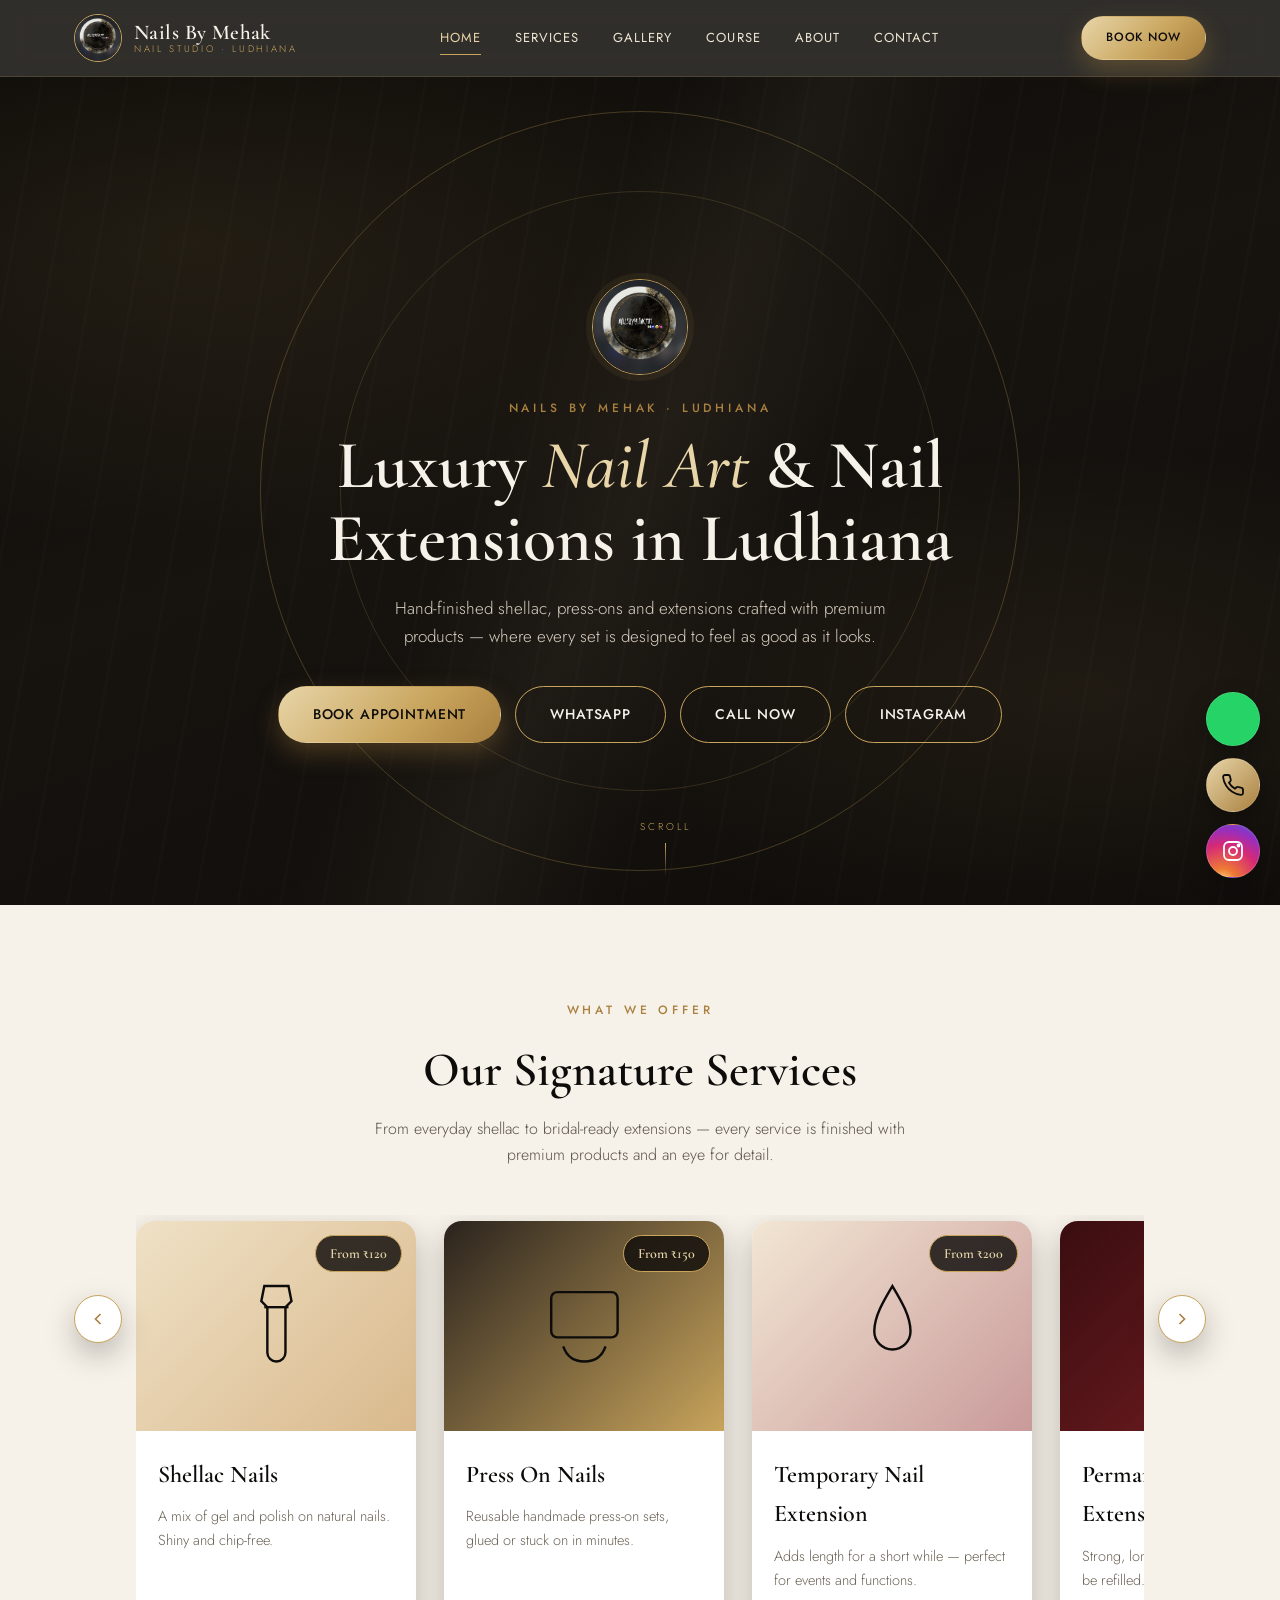
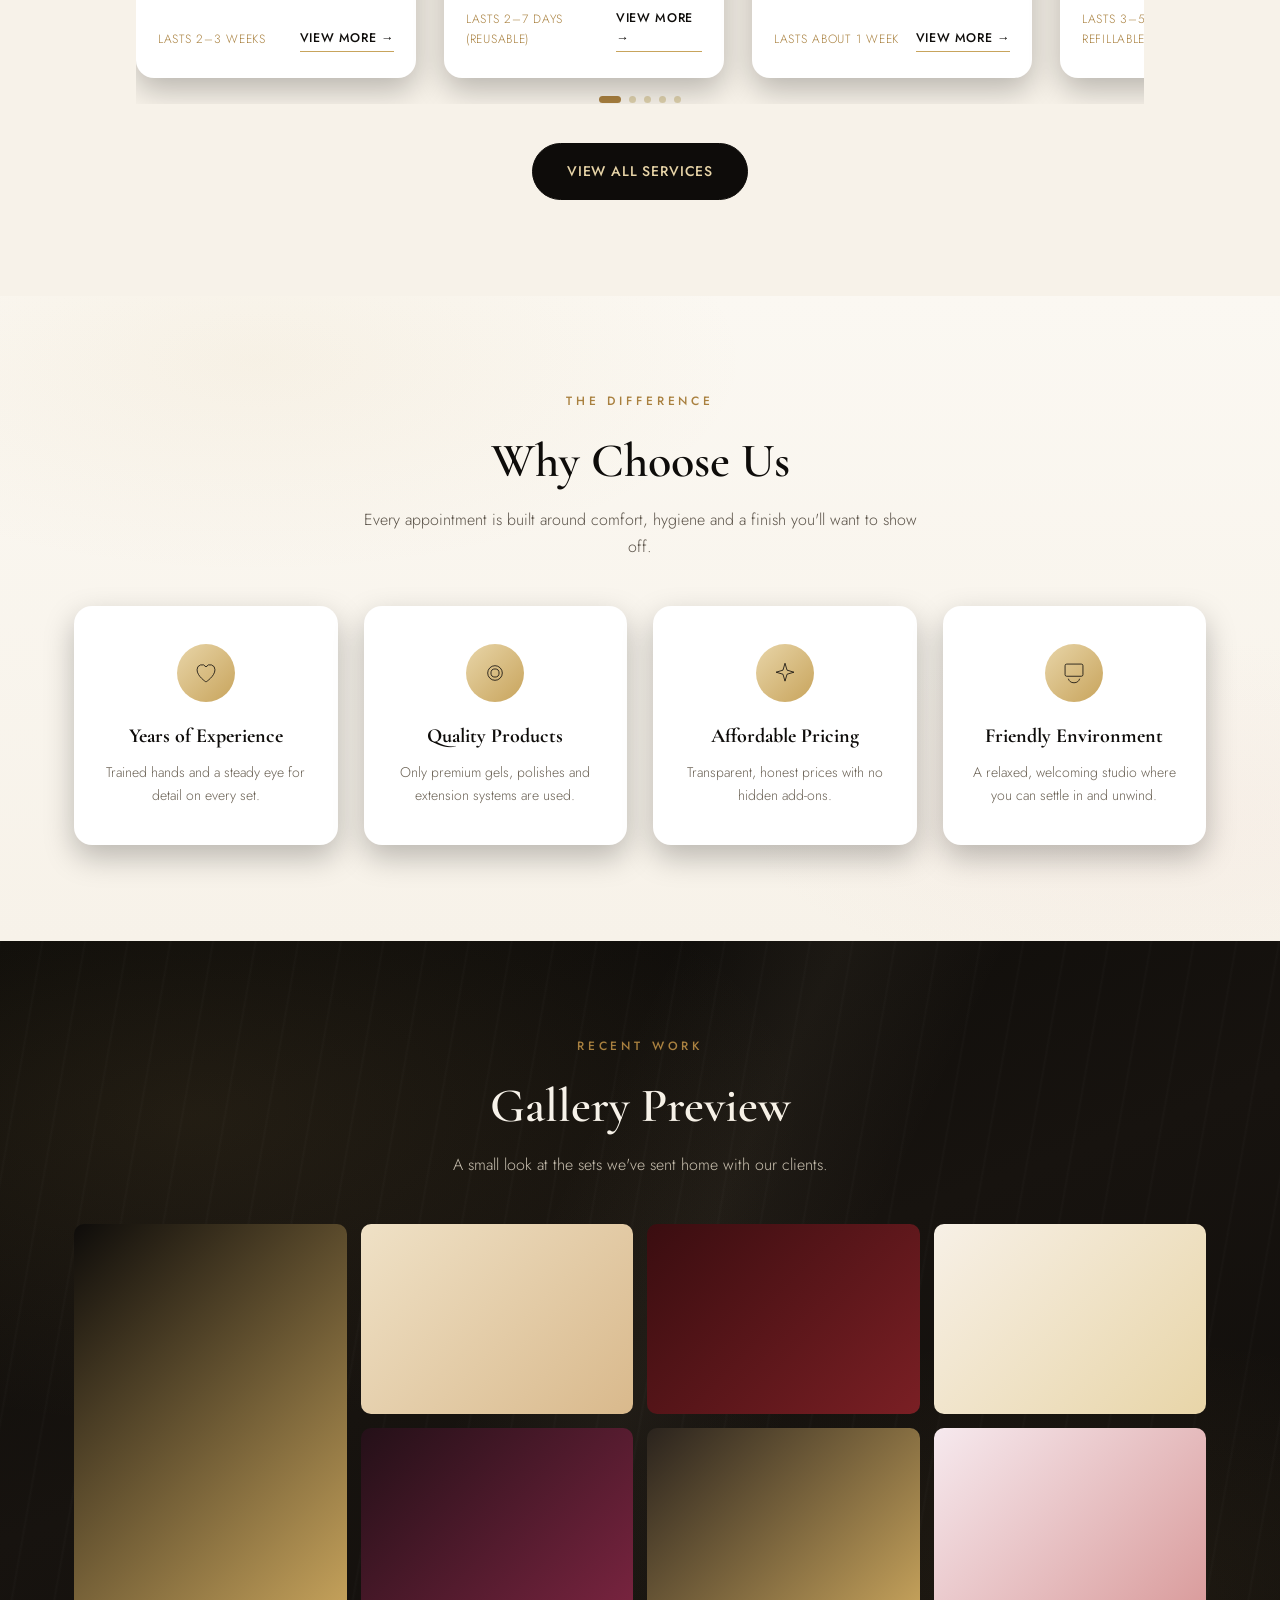
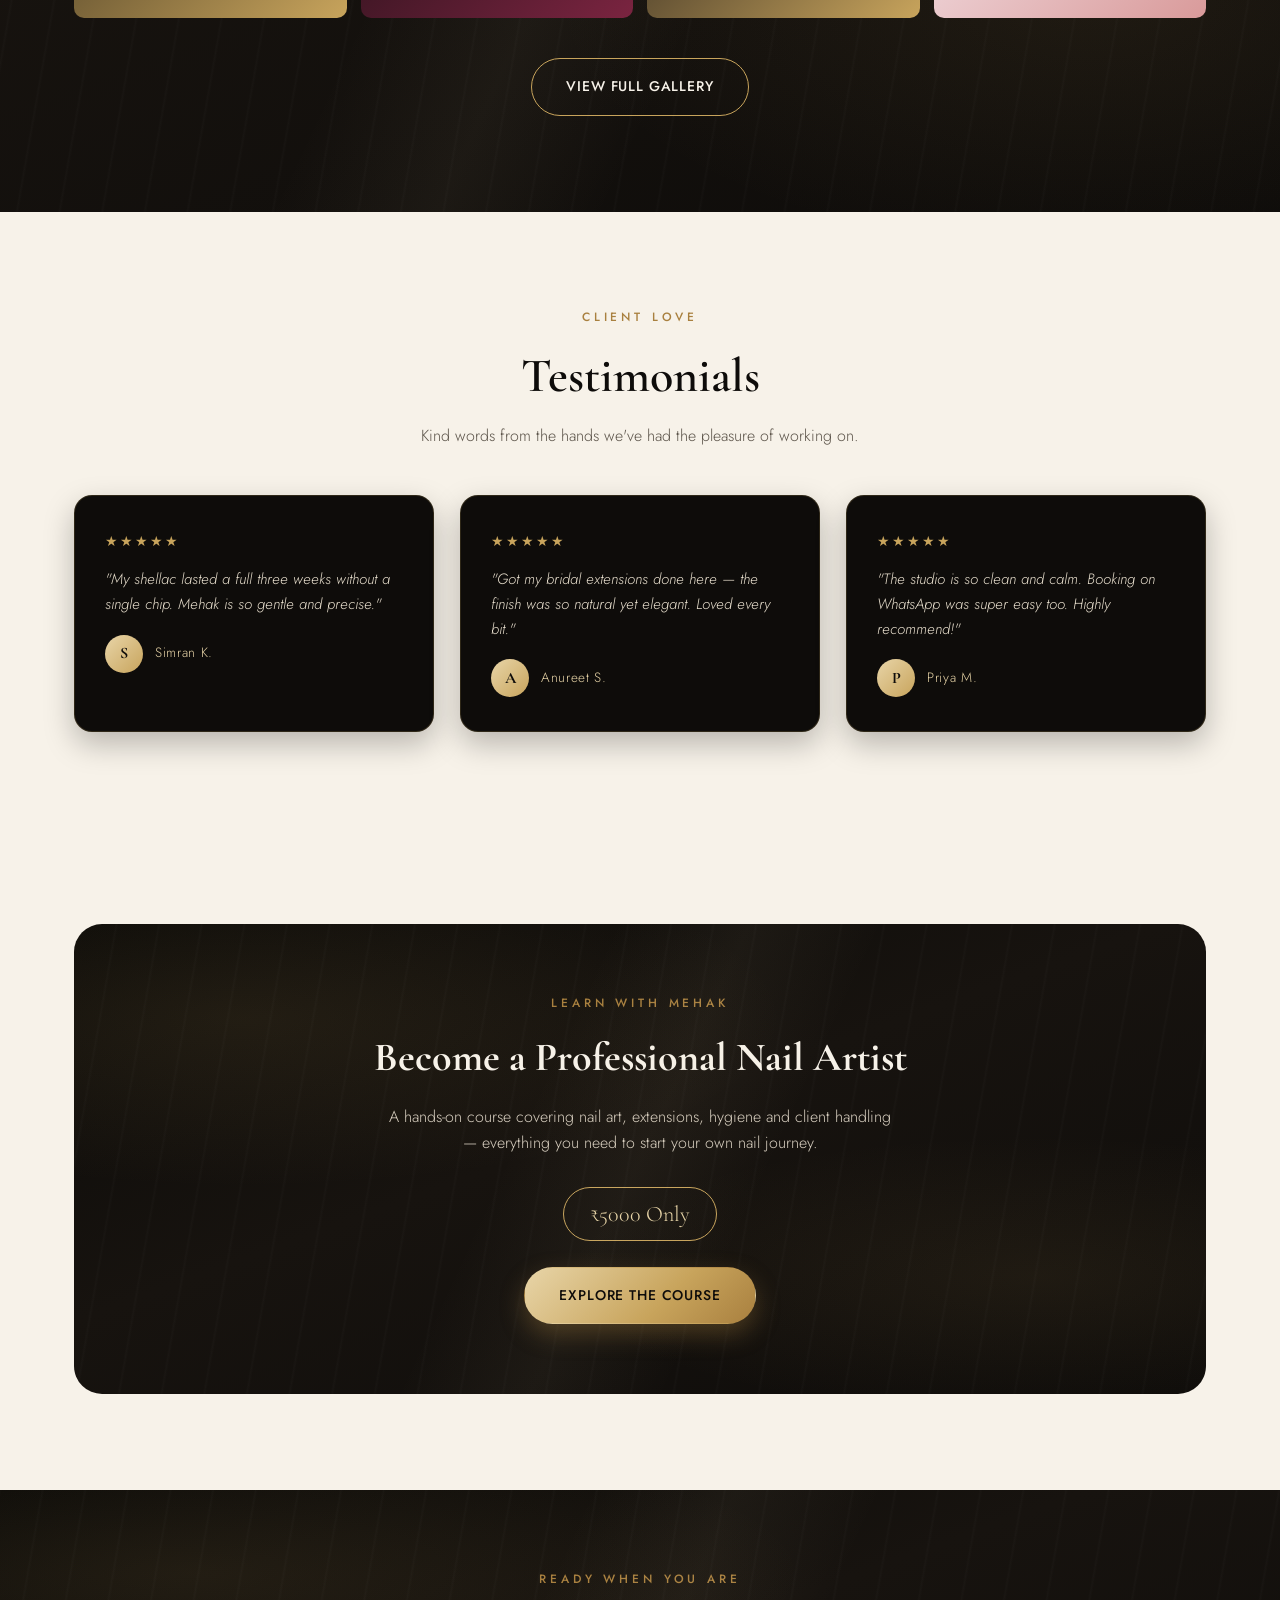
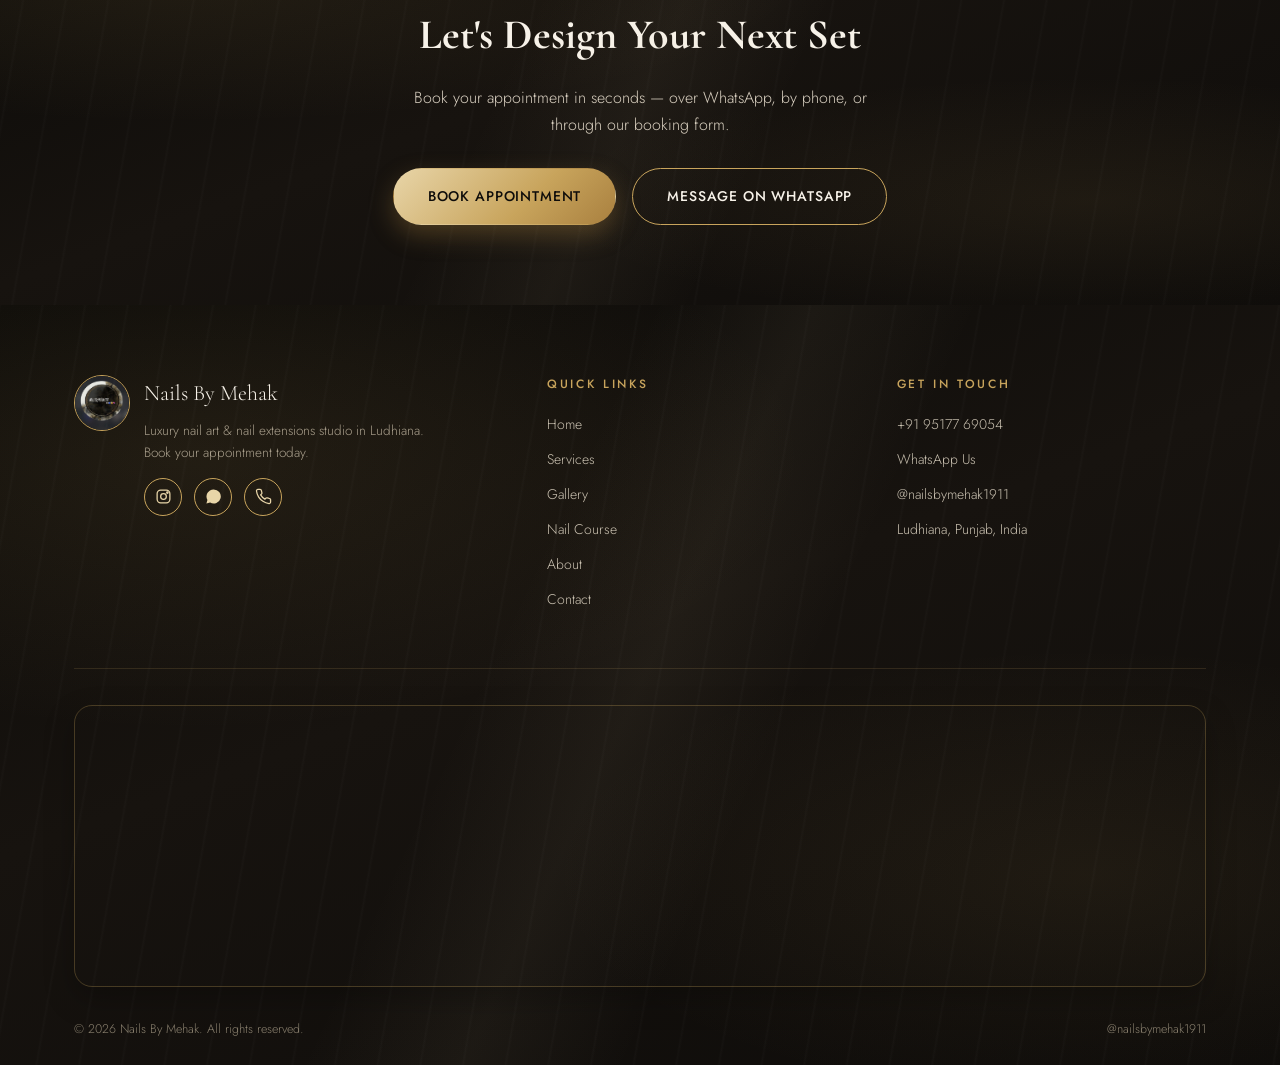
==== commit a2b9e082: "commit" ====
--- a/index.html
+++ b/index.html
@@ -250,6 +250,12 @@
         <span style="display:block;color:#c9c0b0;font-size:14px">Ludhiana, Punjab, India</span>
       </div>
     </div>
+
+    <div class="footer-map reveal">
+      <iframe src="https://www.google.com/maps/embed?pb=!1m18!1m12!1m3!1d109586.64142198743!2d75.72829124335937!3d30.870360699999996!2m3!1f0!2f0!3f0!3m2!1i1024!2i768!4f13.1!3m3!1m2!1s0x391a8373ee323569%3A0x1d28af57f50141ce!2sNail%20Studio%20By%20Mehak!5e0!3m2!1sen!2sin!4v1785841309118!5m2!1sen!2sin"
+        loading="lazy" referrerpolicy="strict-origin-when-cross-origin" title="Nails By Mehak location on Google Maps" allowfullscreen></iframe>
+    </div>
+
     <div class="footer-bottom">
       <span>© <span class="footer-year"></span> Nails By Mehak. All rights reserved.</span>
       <span>@nailsbymehak1911</span>
--- a/style.css
+++ b/style.css
@@ -488,6 +488,24 @@
 .footer-social a:hover{ background:var(--gold); color:var(--ink); }
 .footer-bottom{ padding-top:24px; display:flex; justify-content:space-between; flex-wrap:wrap; gap:10px; font-size:12.5px; color:#8a806f; }
 
+/* ---------- Footer map ---------- */
+.footer-map{
+  margin:36px 0 8px;
+  border-radius:var(--radius-md);
+  overflow:hidden;
+  border:1px solid rgba(200,164,92,.28);
+  box-shadow:var(--shadow-card);
+}
+.footer-map iframe{
+  width:100%;
+  height:280px;
+  display:block;
+  border:0;
+  filter:grayscale(.15) contrast(1.05);
+}
+@media (max-width:900px){ .footer-map iframe{ height:230px; } }
+@media (max-width:560px){ .footer-map iframe{ height:190px; } }
+
 /* ---------- Floating action buttons ---------- */
 .fab-stack{ position:fixed; right:20px; bottom:22px; z-index:950; display:flex; flex-direction:column; gap:12px; }
 .fab{
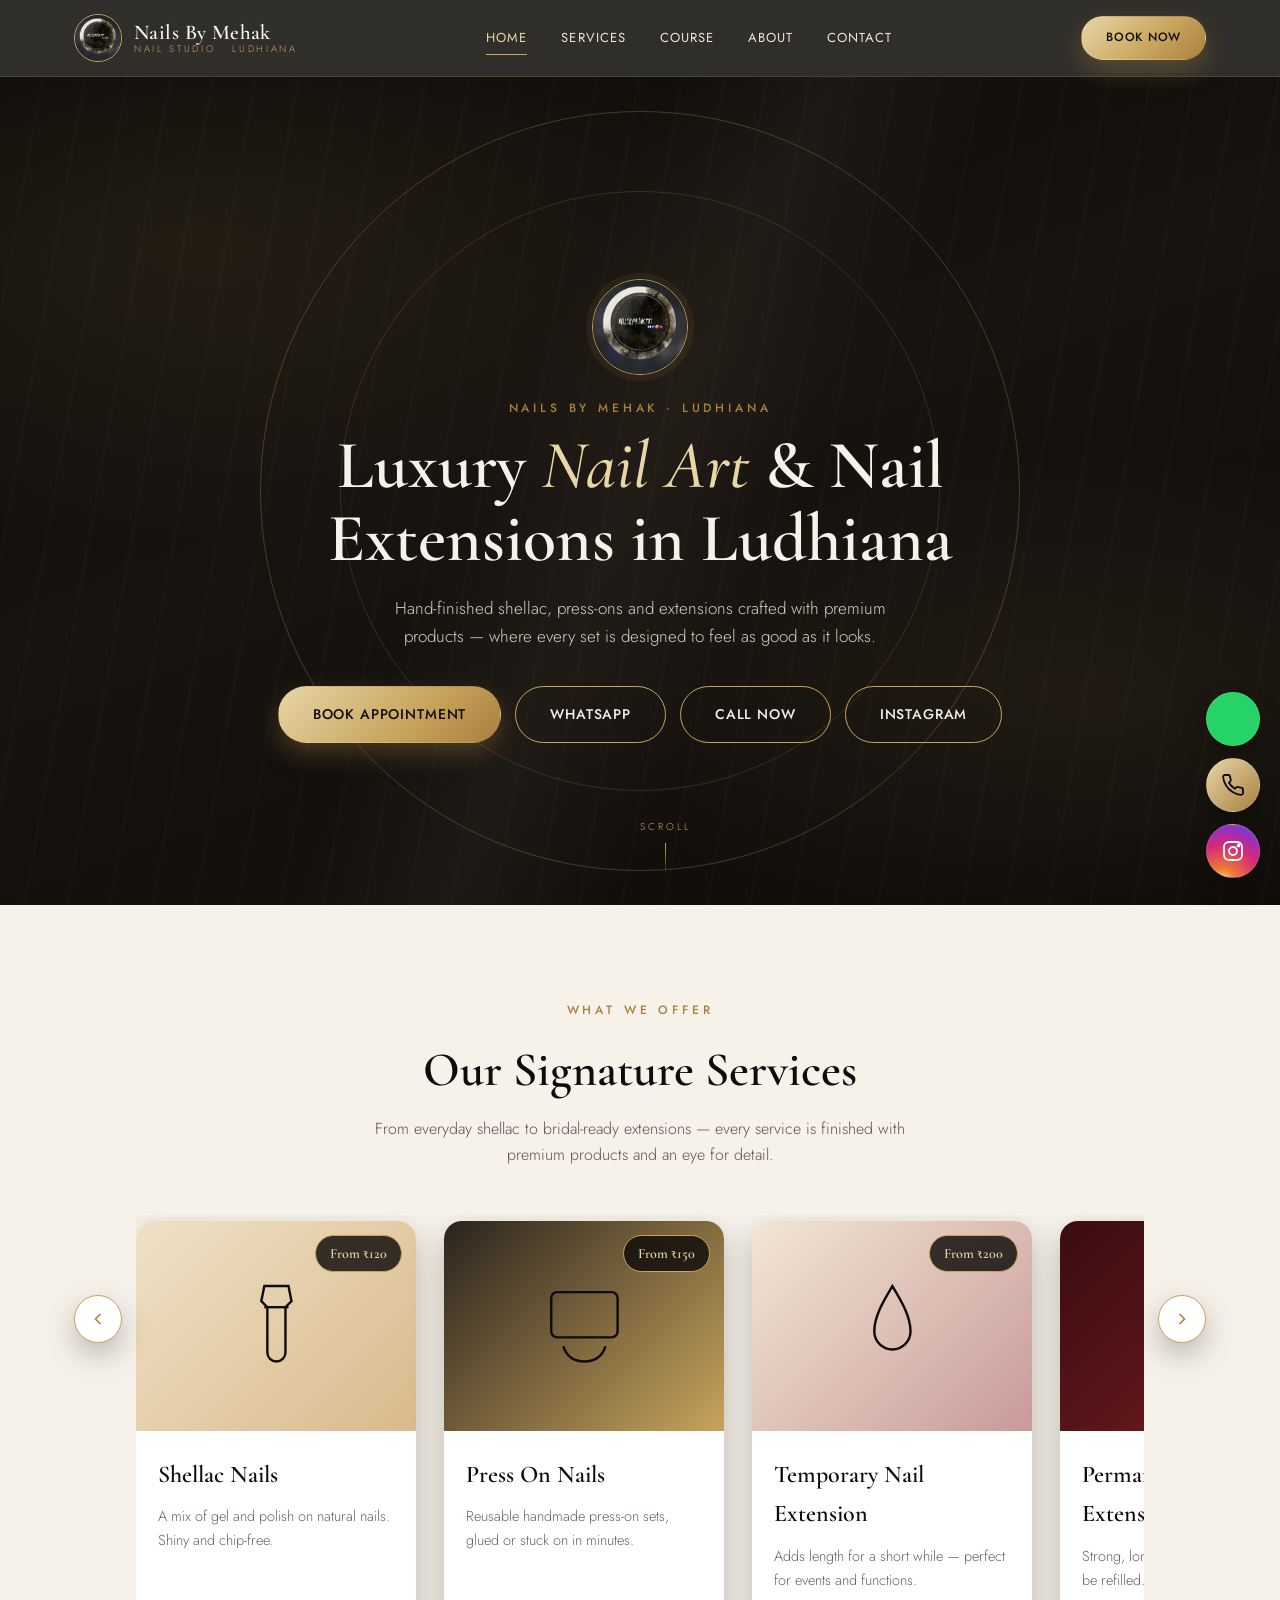
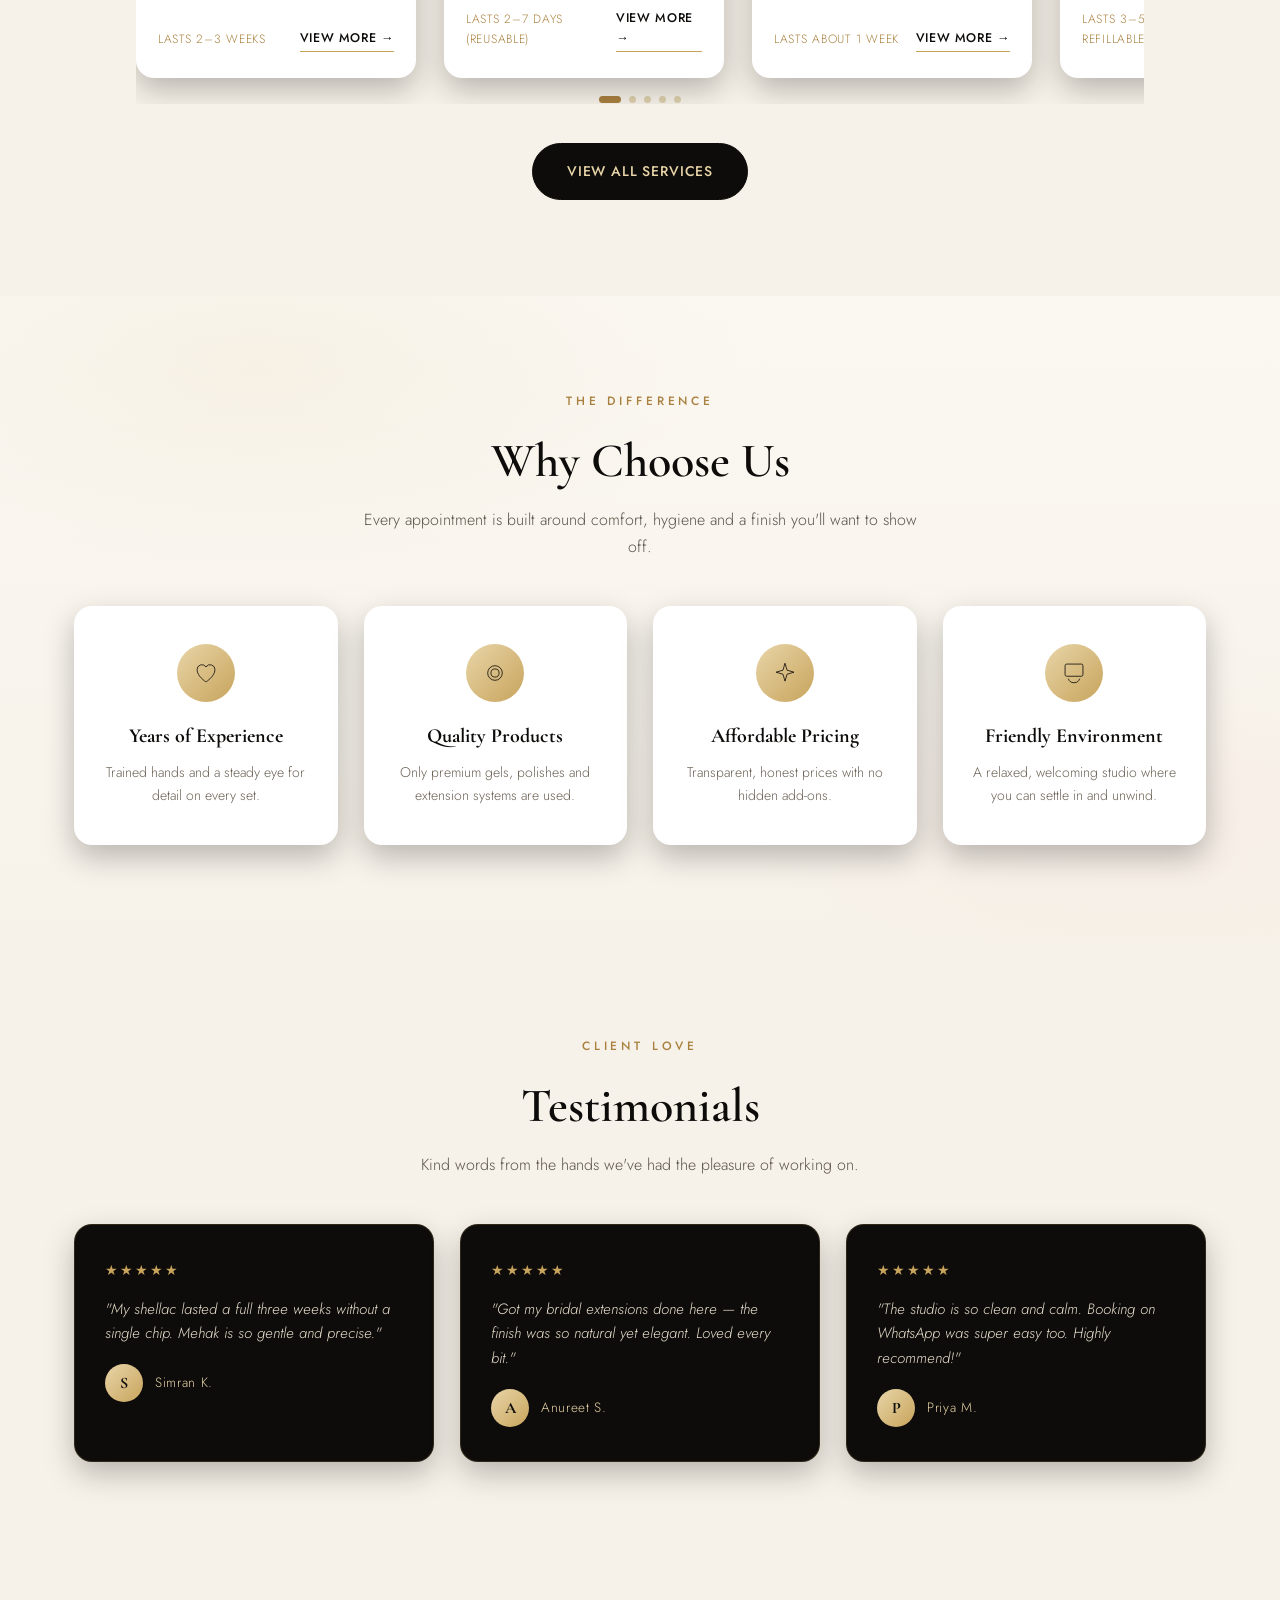
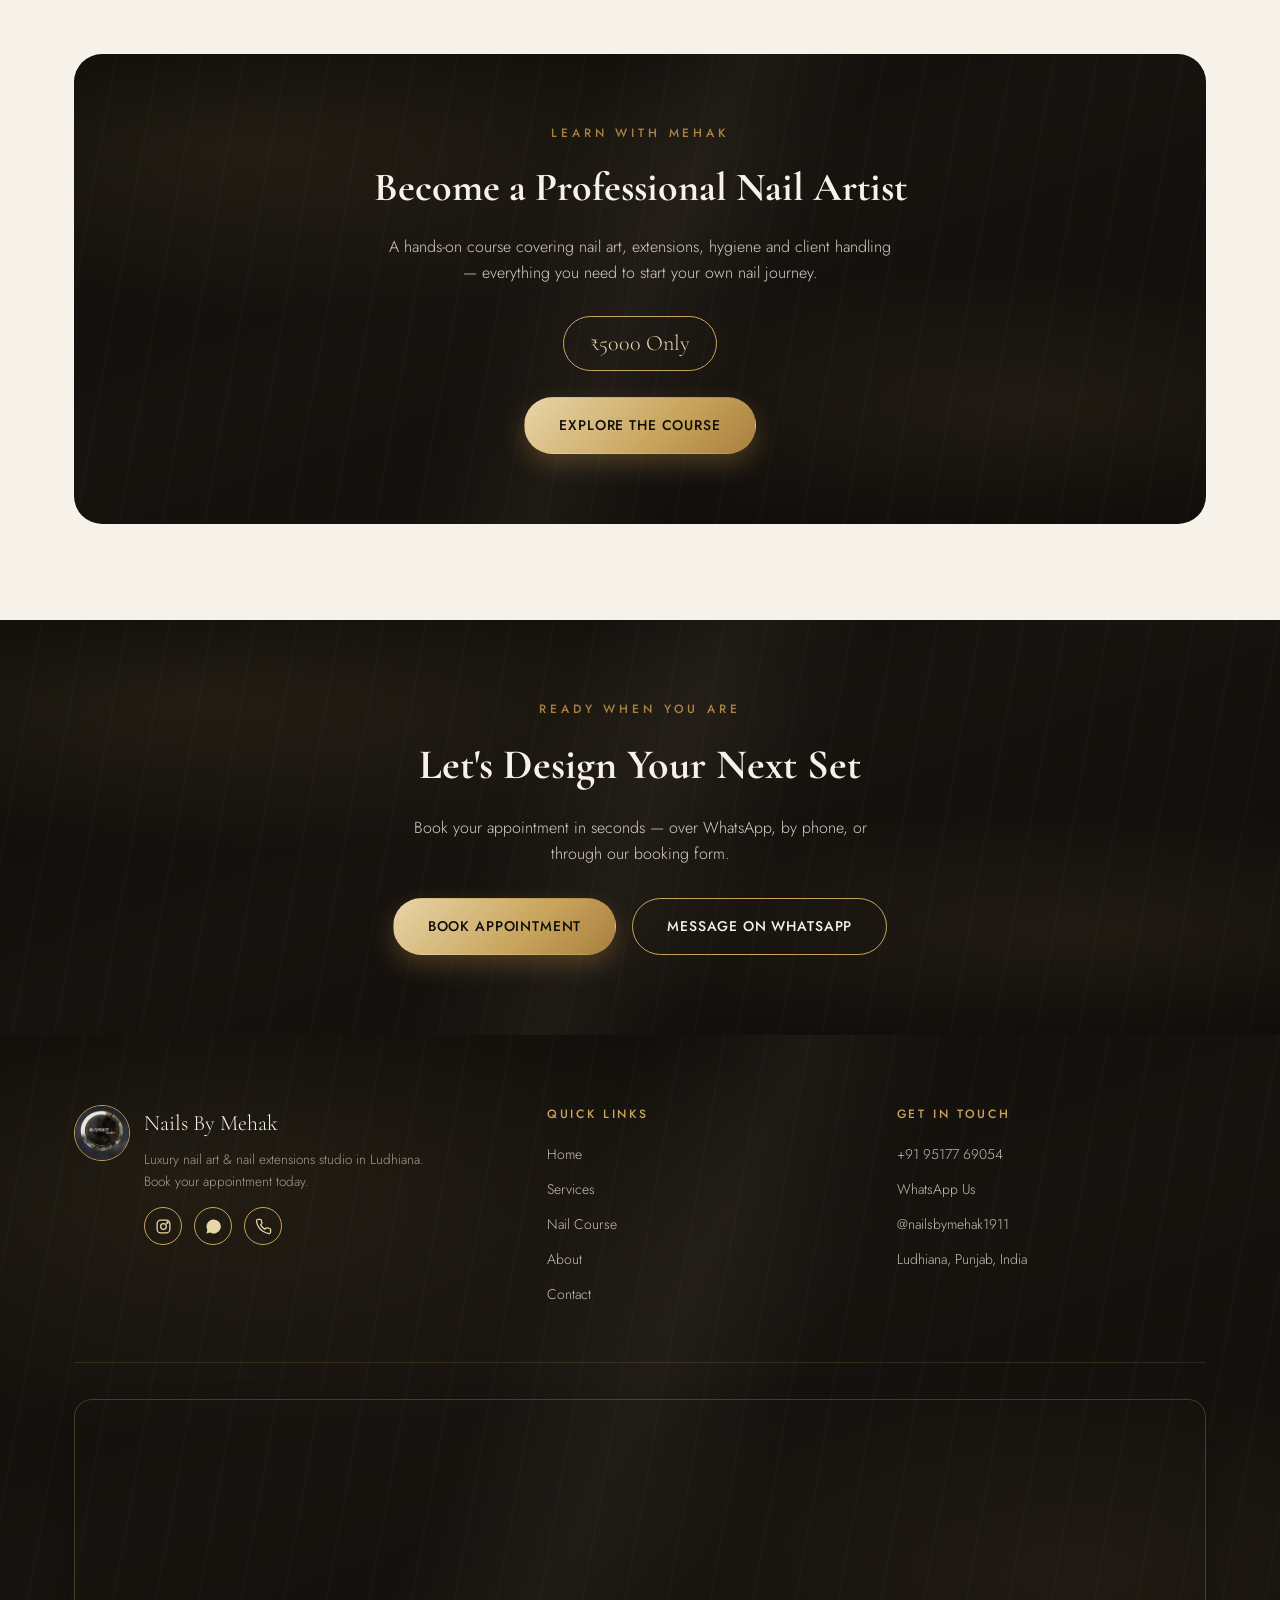
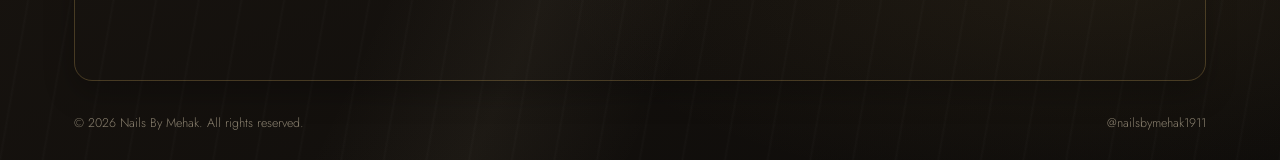
==== commit d1149818: "commit" ====
--- a/index.html
+++ b/index.html
@@ -57,7 +57,6 @@
     <nav class="nav-links">
       <a href="index.html" data-page="index.html">Home</a>
       <a href="services.html" data-page="services.html">Services</a>
-      <a href="gallery.html" data-page="gallery.html">Gallery</a>
       <a href="course.html" data-page="course.html">Course</a>
       <a href="about.html" data-page="about.html">About</a>
       <a href="contact.html" data-page="contact.html">Contact</a>
@@ -144,27 +143,6 @@
     </div>
   </section>
 
-  <!-- GALLERY PREVIEW -->
-  <section class="marble-dark" style="color:#f7f2e9">
-    <div class="container">
-      <span class="eyebrow">Recent Work</span>
-      <h2 class="section-title" style="color:#f7f2e9">Gallery Preview</h2>
-      <p class="section-sub" style="color:#c9c0b0">A small look at the sets we've sent home with our clients.</p>
-      <div class="grid-gallery reveal-stagger">
-        <div class="gallery-tile tall"><div class="ph ph-luxury"></div><div class="label">Gold Chrome Luxe</div></div>
-        <div class="gallery-tile"><div class="ph ph-shellac"></div><div class="label">Soft Nude Shellac</div></div>
-        <div class="gallery-tile"><div class="ph ph-acrylic"></div><div class="label">Ruby Red Acrylic</div></div>
-        <div class="gallery-tile"><div class="ph ph-bridal"></div><div class="label">Ivory Bridal Set</div></div>
-        <div class="gallery-tile"><div class="ph ph-party"></div><div class="label">Wine Party Glam</div></div>
-        <div class="gallery-tile"><div class="ph ph-pressOn"></div><div class="label">Cherry Press-On</div></div>
-        <div class="gallery-tile"><div class="ph ph-gel"></div><div class="label">Glossy Gel Almond</div></div>
-      </div>
-      <div class="text-center mt-40">
-        <a href="gallery.html" class="btn btn-outline">View Full Gallery</a>
-      </div>
-    </div>
-  </section>
-
   <!-- TESTIMONIALS -->
   <section>
     <div class="container">
@@ -237,7 +215,6 @@
         <h5>Quick Links</h5>
         <a href="index.html">Home</a>
         <a href="services.html">Services</a>
-        <a href="gallery.html">Gallery</a>
         <a href="course.html">Nail Course</a>
         <a href="about.html">About</a>
         <a href="contact.html">Contact</a>
--- a/style.css
+++ b/style.css
@@ -413,23 +413,6 @@
 .why-item h4{ font-family:var(--font-display); font-size:20px; margin:0 0 8px; }
 .why-item p{ font-size:14px; color:#6b6255; margin:0; }
 
-/* ---------- Gallery preview / grid ---------- */
-.grid-gallery{ display:grid; grid-template-columns:repeat(4,1fr); grid-auto-rows:190px; gap:14px; }
-.gallery-tile{
-  position:relative; border-radius:var(--radius-sm); overflow:hidden; cursor:pointer;
-}
-.gallery-tile .ph{ width:100%; height:100%; transition:transform .6s ease; display:flex; align-items:center; justify-content:center; }
-.gallery-tile:hover .ph{ transform:scale(1.1); }
-.gallery-tile .label{
-  position:absolute; inset:auto 0 0 0; padding:14px;
-  background:linear-gradient(to top, rgba(14,12,10,.85), transparent);
-  color:var(--cream); font-size:12px; letter-spacing:.08em; text-transform:uppercase;
-  opacity:0; transform:translateY(8px); transition:.35s ease;
-}
-.gallery-tile:hover .label{ opacity:1; transform:translateY(0); }
-.gallery-tile.tall{ grid-row:span 2; }
-@media (max-width:900px){ .grid-gallery{ grid-template-columns:repeat(2,1fr); grid-auto-rows:160px; } }
-
 /* ---------- Testimonials ---------- */
 .testi-track{ display:grid; grid-template-columns:repeat(auto-fit,minmax(300px,1fr)); gap:26px; }
 .testi-card{
@@ -599,28 +582,6 @@
 .about-stats .stat b{ font-family:var(--font-display); font-size:30px; color:var(--gold-deep); display:block; }
 .about-stats .stat span{ font-size:12px; letter-spacing:.1em; text-transform:uppercase; color:#7a705f; }
 
-/* ---------- Gallery filters ---------- */
-.filter-bar{ display:flex; gap:10px; justify-content:center; flex-wrap:wrap; margin-bottom:44px; }
-.filter-btn{
-  padding:10px 22px; border-radius:999px; border:1px solid #ded2b3; font-size:12.5px; letter-spacing:.08em;
-  text-transform:uppercase; background:transparent; color:#5b5349; transition:.3s;
-}
-.filter-btn:hover{ border-color:var(--gold); color:var(--gold-deep); }
-.filter-btn.active{ background:var(--ink); border-color:var(--ink); color:var(--gold-light); }
-
-/* ---------- Lightbox ---------- */
-.lightbox{
-  position:fixed; inset:0; background:rgba(6,5,4,.94); z-index:1200; display:none;
-  align-items:center; justify-content:center; padding:30px;
-}
-.lightbox.open{ display:flex; }
-.lightbox-inner{ max-width:640px; width:100%; aspect-ratio:4/5; border-radius:var(--radius-lg); overflow:hidden; position:relative; }
-.lightbox-inner .ph{ width:100%; height:100%; display:flex; align-items:center; justify-content:center; }
-.lightbox-close{
-  position:absolute; top:-46px; right:0; color:var(--cream); font-size:28px; background:none; border:none;
-}
-@media (max-width:640px){ .lightbox-close{ top:auto; bottom:-50px; right:50%; transform:translateX(50%); } }
-
 /* ---------- Contact grid ---------- */
 .contact-grid{ display:grid; grid-template-columns:1fr 1.2fr; gap:50px; align-items:flex-start; }
 @media (max-width:860px){ .contact-grid{ grid-template-columns:1fr; } }
